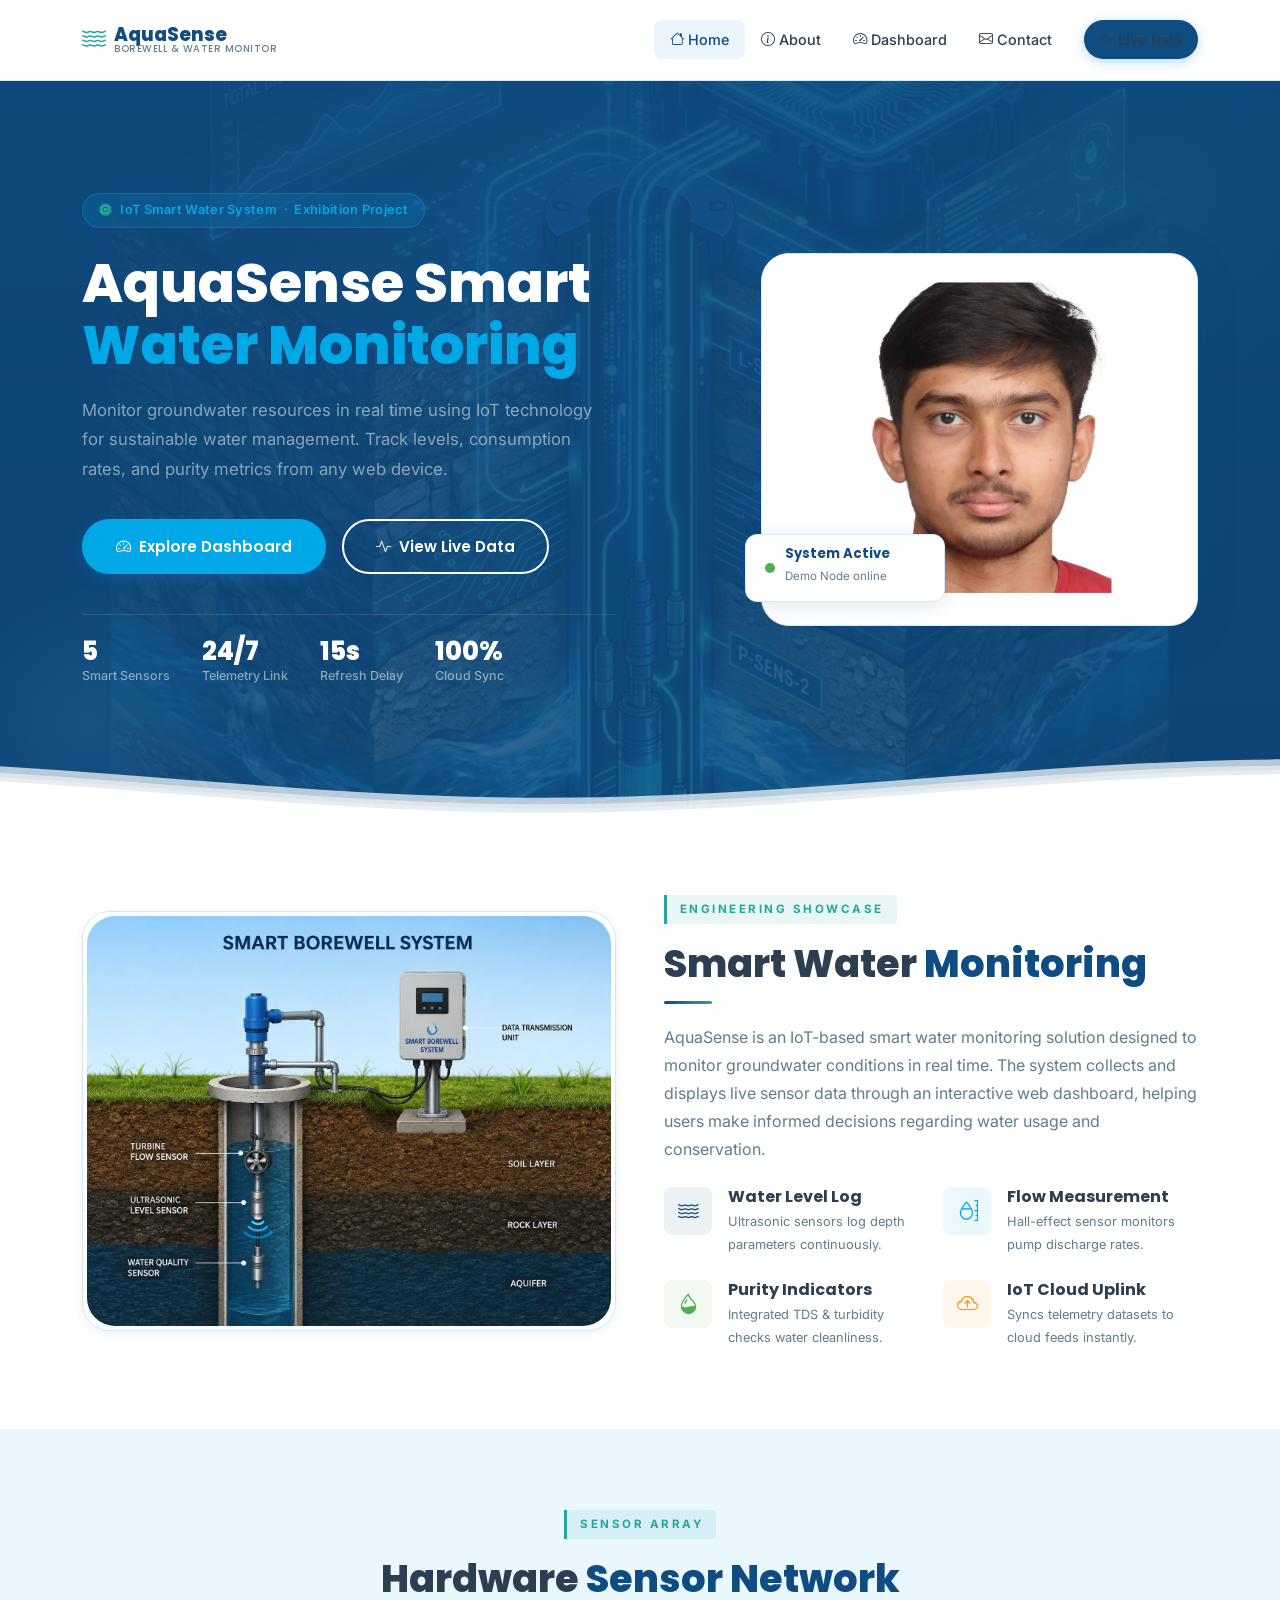
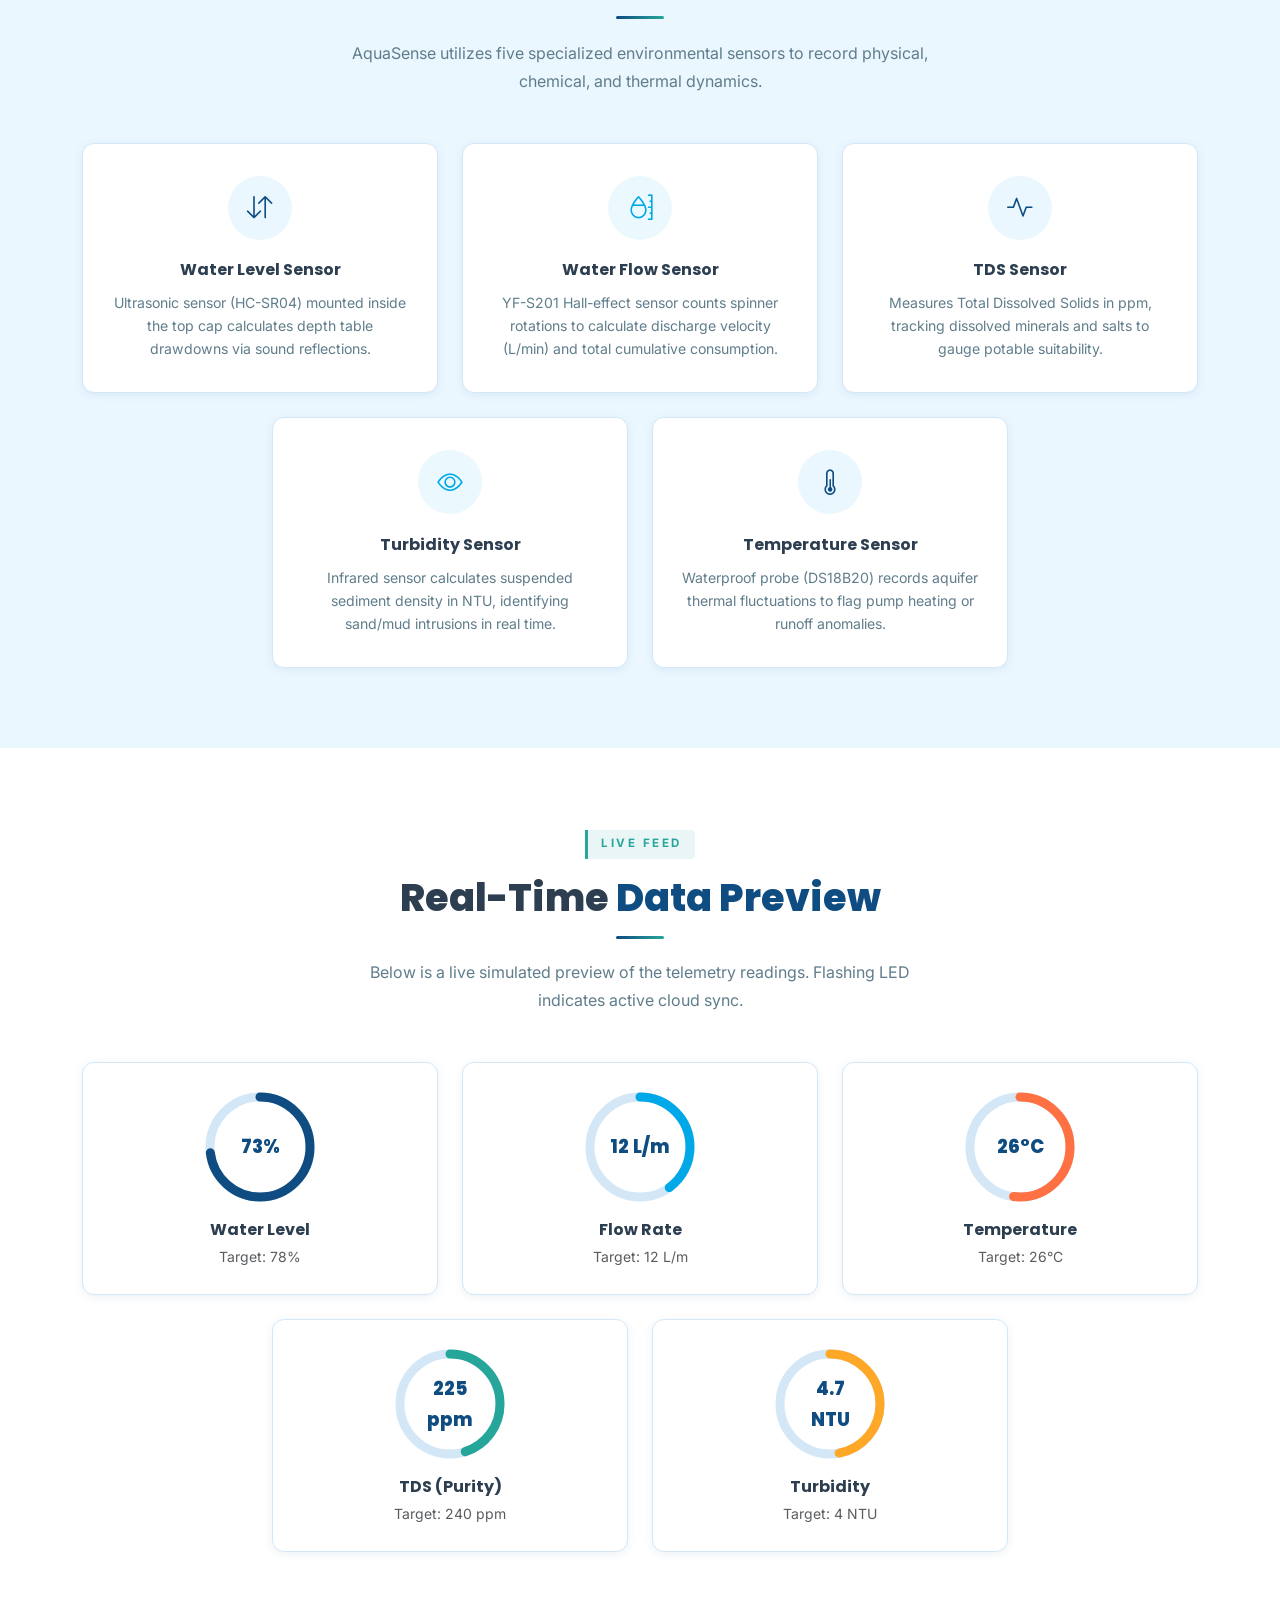
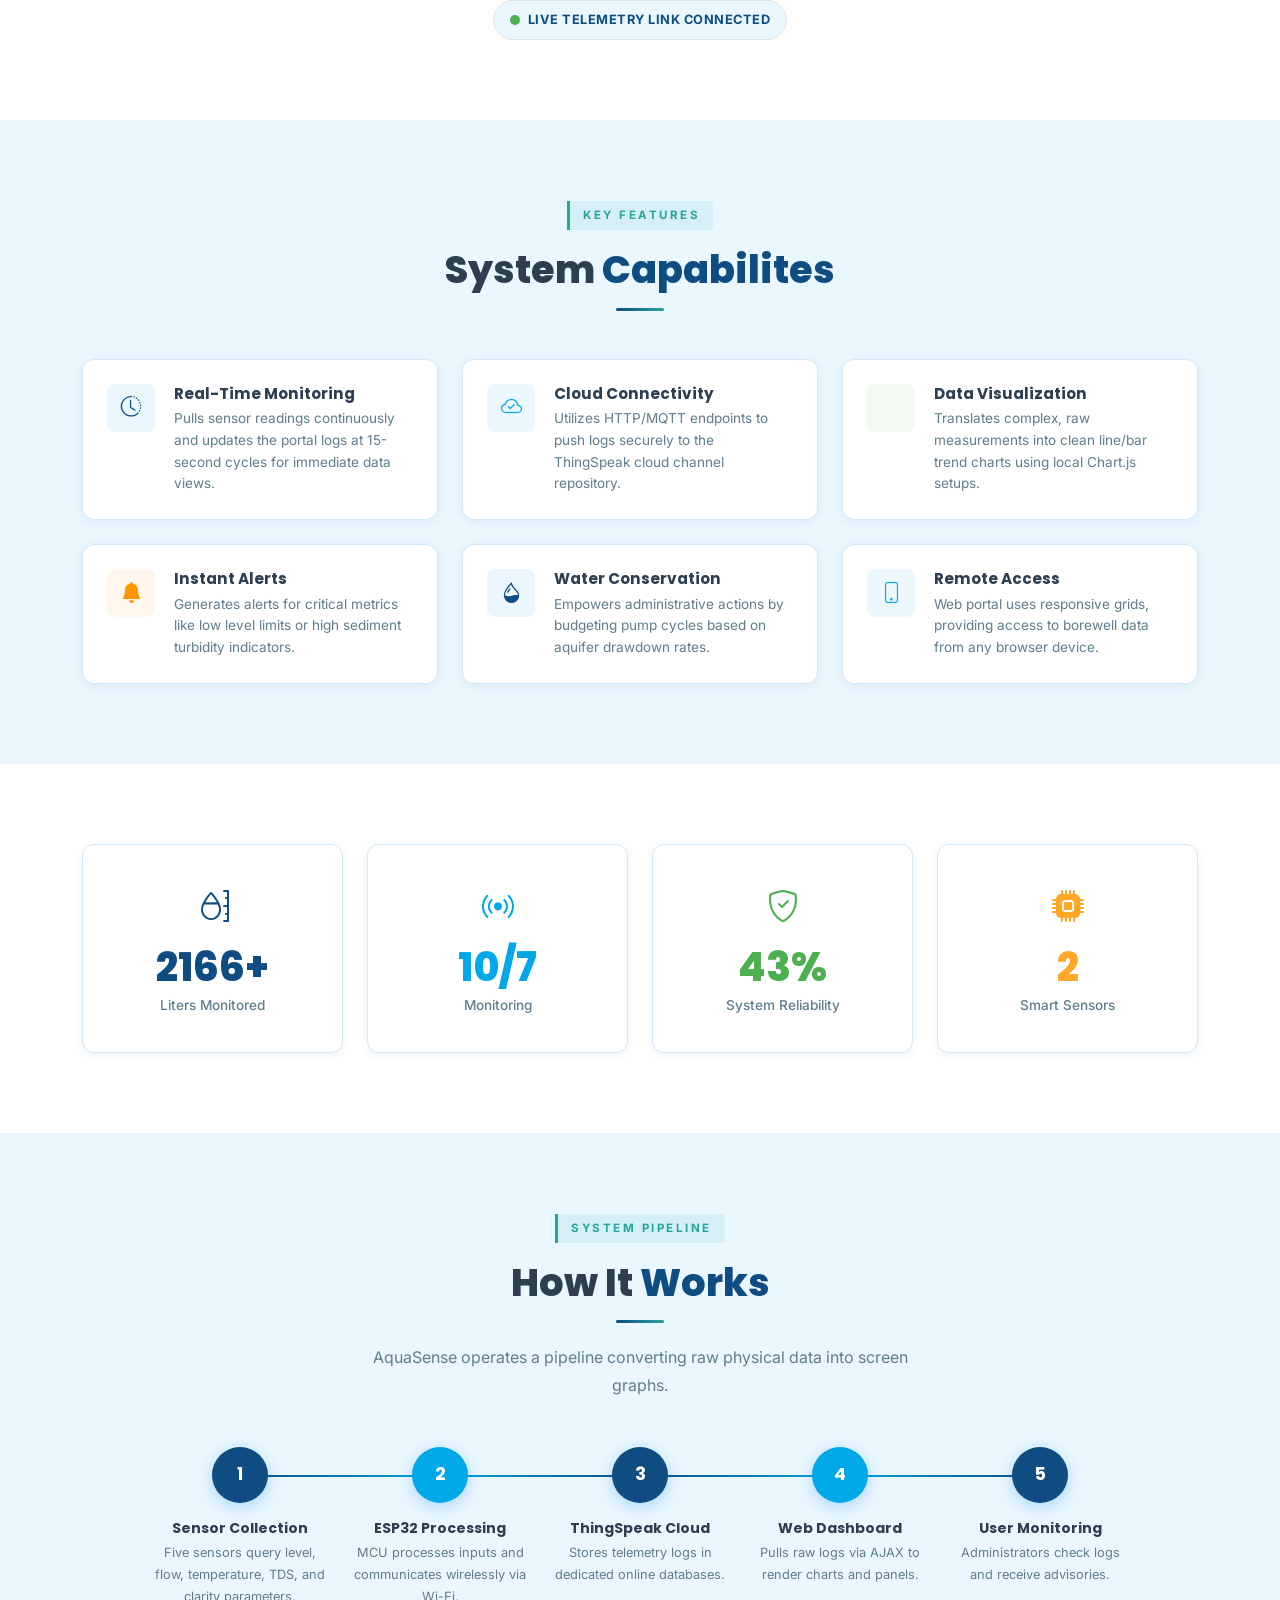
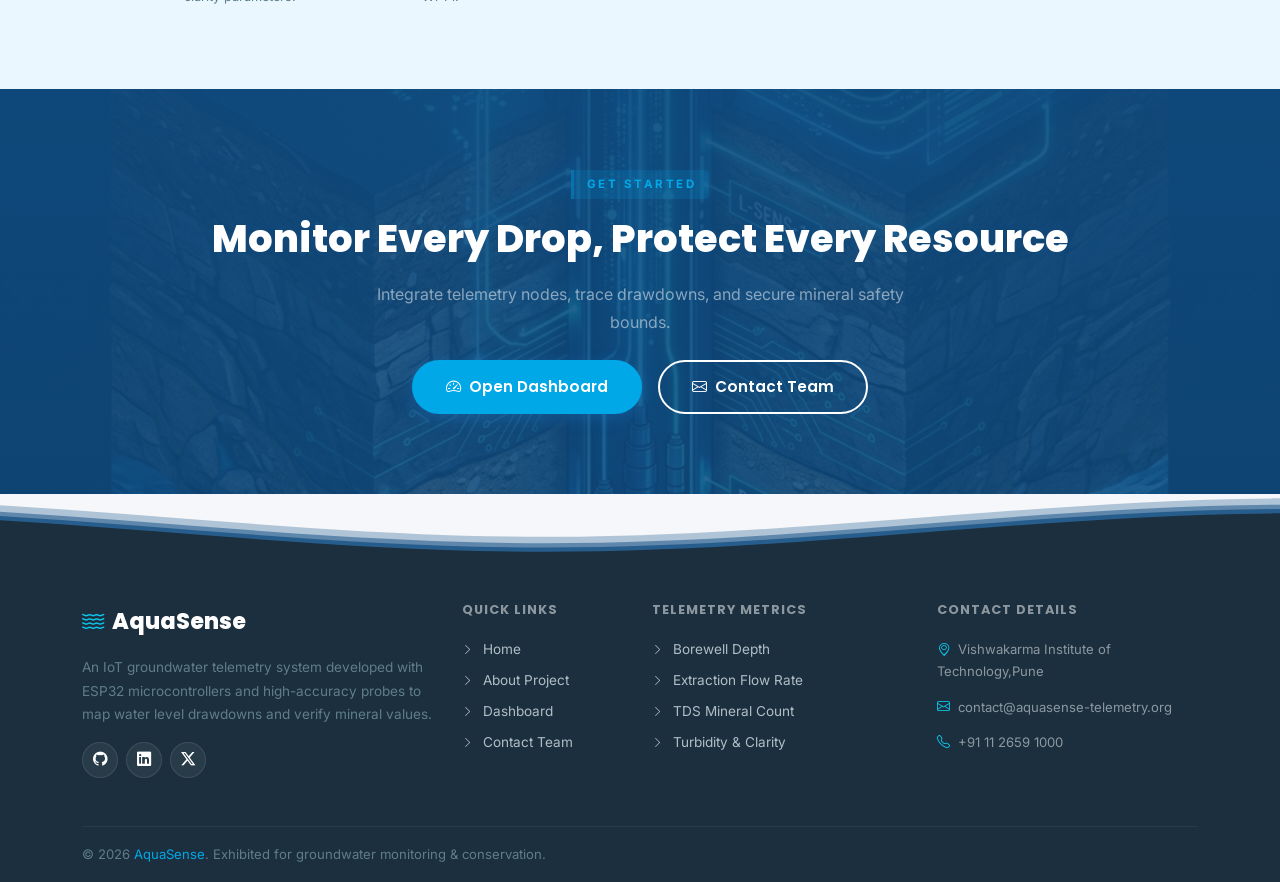
==== index.html @ 3c15aaa2 "Initial website upload" ====
<!DOCTYPE html>
<html lang="en">
<head>
  <meta charset="UTF-8"/>
  <meta name="viewport" content="width=device-width, initial-scale=1.0"/>
  <meta name="description" content="AquaSense – Smart Borewell &amp; Water Monitoring System. IoT-based real-time groundwater conservation and quality tracking."/>
  <meta name="keywords" content="AquaSense, smart borewell, water monitoring, IoT water levels, TDS sensor, water conservation, ESP32"/>
  <title>AquaSense – Smart Borewell &amp; Water Monitoring System</title>

  <!-- Bootstrap 5 -->
  <link rel="stylesheet" href="https://cdn.jsdelivr.net/npm/bootstrap@5.3.3/dist/css/bootstrap.min.css"/>
  <!-- Bootstrap Icons -->
  <link rel="stylesheet" href="https://cdn.jsdelivr.net/npm/bootstrap-icons@1.11.3/font/bootstrap-icons.min.css"/>
  <!-- AOS (Animate On Scroll) CSS -->
  <link rel="stylesheet" href="https://unpkg.com/aos@next/dist/aos.css" />
  <!-- Custom CSS -->
  <link rel="stylesheet" href="css/style.css"/>
</head>
<body>

<!-- ============================================================
     LOADING SCREEN
============================================================ -->
<div id="loading-screen">
  <div class="droplet-loader"></div>
  <div class="loader-logo">AquaSense</div>
  <div class="loader-subtitle">Telemetry Link Active</div>
</div>

<!-- ============================================================
     BACK TO TOP
============================================================ -->
<button id="backToTop" title="Back to Top"><i class="bi bi-arrow-up"></i></button>

<!-- ============================================================
     NAVIGATION
============================================================ -->
<nav class="navbar navbar-expand-lg">
  <div class="container">
    <a class="navbar-brand" href="index.html">
      <i class="bi bi-water"></i>
      <div class="brand-sub">
        <span class="brand-name">AquaSense</span>
        <span class="brand-tagline">Borewell &amp; Water Monitor</span>
      </div>
    </a>
    <button class="navbar-toggler" type="button" data-bs-toggle="collapse" data-bs-target="#navbarMain">
      <span class="navbar-toggler-icon"></span>
    </button>
    <div class="collapse navbar-collapse" id="navbarMain">
      <ul class="navbar-nav ms-auto align-items-lg-center">
        <li class="nav-item"><a class="nav-link active" href="index.html"><i class="bi bi-house me-1"></i>Home</a></li>
        <li class="nav-item"><a class="nav-link" href="about.html"><i class="bi bi-info-circle me-1"></i>About</a></li>
        <li class="nav-item"><a class="nav-link" href="dashboard.html"><i class="bi bi-speedometer2 me-1"></i>Dashboard</a></li>
        <li class="nav-item"><a class="nav-link" href="contact.html"><i class="bi bi-envelope me-1"></i>Contact</a></li>
        <li class="nav-item ms-lg-3">
          <a class="nav-link nav-cta" href="dashboard.html">
            <i class="bi bi-activity me-1"></i>Live Data
          </a>
        </li>
      </ul>
    </div>
  </div>
</nav>

<!-- ============================================================
     SECTION 1: HERO SECTION
============================================================ -->
<section id="hero" style="background: linear-gradient(180deg, rgba(15,76,129,0.92) 0%, rgba(15,76,129,0.85) 100%), url('images/hero_bg.png') center/cover no-repeat; padding: 7rem 0 8rem; position: relative;">
  <!-- Floating bubble container -->
  <div class="bubble-container" data-bubble-count="25"></div>

  <div class="container position-relative" style="z-index: 10;">
    <div class="row align-items-center g-5 text-white">
      <!-- Left Content -->
      <div class="col-lg-6" data-aos="fade-right">
        <div class="hero-badge" style="background: rgba(0, 168, 232, 0.15); border-color: rgba(0, 168, 232, 0.3); color: var(--blue-light);">
          <i class="bi bi-cpu-fill"></i> IoT Smart Water System &nbsp;·&nbsp; Exhibition Project
        </div>
        <h1 class="hero-title text-white" style="font-size: clamp(2.2rem, 5vw, 3.4rem); line-height: 1.15; font-weight: 800;">
          AquaSense Smart<br/>
          <span style="color: var(--blue-light);">Water Monitoring</span>
        </h1>
        <p class="hero-subtitle text-white-50" style="font-size: 1.05rem; margin-bottom: 2.2rem; max-width: 520px; line-height: 1.75;">
          Monitor groundwater resources in real time using IoT technology for sustainable water management. Track levels, consumption rates, and purity metrics from any web device.
        </p>
        <div class="hero-buttons">
          <a href="dashboard.html" class="btn-primary-custom" style="background: var(--blue-light); border-color: var(--blue-light);">
            <i class="bi bi-speedometer2"></i>Explore Dashboard
          </a>
          <a href="dashboard.html" class="btn-outline-custom text-white" style="border-color: #ffffff; background: transparent;">
            <i class="bi bi-activity"></i>View Live Data
          </a>
        </div>
        <div class="hero-stats" style="border-top-color: rgba(255,255,255,0.12);">
          <div class="hero-stat-item">
            <div class="hero-stat-num text-white">5</div>
            <div class="hero-stat-lbl text-white-50">Smart Sensors</div>
          </div>
          <div class="hero-stat-item">
            <div class="hero-stat-num text-white">24/7</div>
            <div class="hero-stat-lbl text-white-50">Telemetry Link</div>
          </div>
          <div class="hero-stat-item">
            <div class="hero-stat-num text-white">15s</div>
            <div class="hero-stat-lbl text-white-50">Refresh Delay</div>
          </div>
          <div class="hero-stat-item">
            <div class="hero-stat-num text-white">100%</div>
            <div class="hero-stat-lbl text-white-50">Cloud Sync</div>
          </div>
        </div>
      </div>
      <!-- Right Image -->
      <div class="col-lg-6 col-xl-5 offset-xl-1 d-none d-lg-block" data-aos="fade-left">
        <div class="hero-img-wrap">
          <div class="hero-image-card">
            <img src="images/image.png" alt="AquaSense Smart Borewell System Layout"/>
          </div>
          <div class="hero-image-badge" style="background: #ffffff; color: var(--text);">
            <div class="badge-dot"></div>
            <div class="badge-text">
              <strong style="color: var(--blue);">System Active</strong>
              <small>Demo Node online</small>
            </div>
          </div>
        </div>
      </div>
    </div>
  </div>

  <!-- Bottom Wave Divider -->
  <div class="wave-container">
    <svg class="waves" xmlns="http://www.w3.org/2000/svg" viewBox="0 24 150 28" preserveAspectRatio="none" shape-rendering="auto">
      <defs>
        <path id="gentle-wave" d="M-160 44c30 0 58-18 88-18s58 18 88 18 58-18 88-18 58 18 88 18v44h-352z" />
      </defs>
      <g class="parallax">
        <use href="#gentle-wave" x="48" y="0" />
        <use href="#gentle-wave" x="48" y="3" />
        <use href="#gentle-wave" x="48" y="5" />
        <use href="#gentle-wave" x="48" y="7" />
      </g>
    </svg>
  </div>
</section>

<!-- ============================================================
     SECTION 2: ABOUT PROJECT
============================================================ -->
<section id="about" class="section-py bg-white-section">
  <div class="container">
    <div class="row align-items-center g-5">
      <!-- Left Graphic -->
      <div class="col-lg-6" data-aos="fade-right">
        <div class="card-clean p-1" style="border-radius: var(--radius-xl); overflow: hidden;">
          <img src="images/borewell.jpeg" alt="Borewell Groundwater Table Diagram" class="w-100" style="border-radius: var(--radius-xl);"/>
        </div>
      </div>
      <!-- Right Content -->
      <div class="col-lg-6" data-aos="fade-left">
        <span class="section-tag">Engineering Showcase</span>
        <h2 class="section-title">Smart Water <span>Monitoring</span></h2>
        <div class="section-divider"></div>
        <p class="mb-4">
          AquaSense is an IoT-based smart water monitoring solution designed to monitor groundwater conditions in real time. The system collects and displays live sensor data through an interactive web dashboard, helping users make informed decisions regarding water usage and conservation.
        </p>
        <div class="row g-4">
          <div class="col-sm-6">
            <div class="d-flex align-items-start gap-3">
              <div class="benefit-icon blue" style="background: rgba(15,76,129,0.08); color: var(--blue);"><i class="bi bi-water"></i></div>
              <div>
                <h6 style="font-weight: 700; margin-bottom: 0.2rem;">Water Level Log</h6>
                <p style="font-size: 0.8rem; margin: 0;">Ultrasonic sensors log depth parameters continuously.</p>
              </div>
            </div>
          </div>
          <div class="col-sm-6">
            <div class="d-flex align-items-start gap-3">
              <div class="benefit-icon teal" style="background: rgba(0,168,232,0.08); color: var(--blue-light);"><i class="bi bi-moisture"></i></div>
              <div>
                <h6 style="font-weight: 700; margin-bottom: 0.2rem;">Flow Measurement</h6>
                <p style="font-size: 0.8rem; margin: 0;">Hall-effect sensor monitors pump discharge rates.</p>
              </div>
            </div>
          </div>
          <div class="col-sm-6">
            <div class="d-flex align-items-start gap-3">
              <div class="benefit-icon green" style="background: rgba(76,175,80,0.08); color: #4CAF50;"><i class="bi bi-droplet-half"></i></div>
              <div>
                <h6 style="font-weight: 700; margin-bottom: 0.2rem;">Purity Indicators</h6>
                <p style="font-size: 0.8rem; margin: 0;">Integrated TDS &amp; turbidity checks water cleanliness.</p>
              </div>
            </div>
          </div>
          <div class="col-sm-6">
            <div class="d-flex align-items-start gap-3">
              <div class="benefit-icon orange" style="background: rgba(255,152,0,0.08); color: #FF9800;"><i class="bi bi-cloud-arrow-up"></i></div>
              <div>
                <h6 style="font-weight: 700; margin-bottom: 0.2rem;">IoT Cloud Uplink</h6>
                <p style="font-size: 0.8rem; margin: 0;">Syncs telemetry datasets to cloud feeds instantly.</p>
              </div>
            </div>
          </div>
        </div>
      </div>
    </div>
  </div>
</section>

<!-- ============================================================
     SECTION 3: SMART SENSOR NETWORK
============================================================ -->
<section id="sensors" class="section-py bg-alt-section" style="position: relative;">
  <div class="container">
    <div class="text-center mb-5" data-aos="fade-up">
      <span class="section-tag">Sensor Array</span>
      <h2 class="section-title">Hardware <span>Sensor Network</span></h2>
      <div class="section-divider center"></div>
      <p class="section-subtitle">AquaSense utilizes five specialized environmental sensors to record physical, chemical, and thermal dynamics.</p>
    </div>
    <div class="row g-4 justify-content-center">
      <!-- Sensor 1 -->
      <div class="col-md-4 col-sm-6" data-aos="fade-up">
        <div class="feature-card text-center">
          <div class="feature-icon blue" style="background: #EAF7FF; color: var(--blue);">
            <i class="bi bi-arrow-down-up"></i>
          </div>
          <h5>Water Level Sensor</h5>
          <p>Ultrasonic sensor (HC-SR04) mounted inside the top cap calculates depth table drawdowns via sound reflections.</p>
        </div>
      </div>
      <!-- Sensor 2 -->
      <div class="col-md-4 col-sm-6" data-aos="fade-up" data-aos-delay="50">
        <div class="feature-card text-center">
          <div class="feature-icon teal" style="background: rgba(0, 168, 232, 0.08); color: var(--blue-light);">
            <i class="bi bi-moisture"></i>
          </div>
          <h5>Water Flow Sensor</h5>
          <p>YF-S201 Hall-effect sensor counts spinner rotations to calculate discharge velocity (L/min) and total cumulative consumption.</p>
        </div>
      </div>
      <!-- Sensor 3 -->
      <div class="col-md-4 col-sm-6" data-aos="fade-up" data-aos-delay="100">
        <div class="feature-card text-center">
          <div class="feature-icon blue" style="background: #EAF7FF; color: var(--blue);">
            <i class="bi bi-activity"></i>
          </div>
          <h5>TDS Sensor</h5>
          <p>Measures Total Dissolved Solids in ppm, tracking dissolved minerals and salts to gauge potable suitability.</p>
        </div>
      </div>
      <!-- Sensor 4 -->
      <div class="col-md-4 col-sm-6" data-aos="fade-up" data-aos-delay="150">
        <div class="feature-card text-center">
          <div class="feature-icon teal" style="background: rgba(0, 168, 232, 0.08); color: var(--blue-light);">
            <i class="bi bi-eye"></i>
          </div>
          <h5>Turbidity Sensor</h5>
          <p>Infrared sensor calculates suspended sediment density in NTU, identifying sand/mud intrusions in real time.</p>
        </div>
      </div>
      <!-- Sensor 5 -->
      <div class="col-md-4 col-sm-6" data-aos="fade-up" data-aos-delay="200">
        <div class="feature-card text-center">
          <div class="feature-icon blue" style="background: #EAF7FF; color: var(--blue);">
            <i class="bi bi-thermometer-half"></i>
          </div>
          <h5>Temperature Sensor</h5>
          <p>Waterproof probe (DS18B20) records aquifer thermal fluctuations to flag pump heating or runoff anomalies.</p>
        </div>
      </div>
    </div>
  </div>
</section>

<!-- ============================================================
     SECTION 4: LIVE DATA PREVIEW
============================================================ -->
<section id="live-preview" class="section-py bg-white-section">
  <div class="container">
    <div class="text-center mb-5" data-aos="fade-up">
      <span class="section-tag">Live Feed</span>
      <h2 class="section-title">Real-Time <span>Data Preview</span></h2>
      <div class="section-divider center"></div>
      <p class="section-subtitle">Below is a live simulated preview of the telemetry readings. Flashing LED indicates active cloud sync.</p>
    </div>
    
    <!-- Gauges Row -->
    <div class="row g-4 justify-content-center mb-5" data-aos="fade-up">
      
      <!-- Water Level -->
      <div class="col-6 col-md-4 col-lg-2-4 text-center">
        <div class="card-clean p-4">
          <div class="gauge-box">
            <svg class="gauge-svg">
              <circle class="gauge-track" cx="60" cy="60" r="50"></circle>
              <circle class="gauge-fill" id="gauge-fill-level" cx="60" cy="60" r="50" style="stroke: var(--blue);"></circle>
            </svg>
            <div class="gauge-val" id="mini-level-val">78%</div>
          </div>
          <h6 style="font-weight:700;margin-bottom:0.15rem;">Water Level</h6>
          <small class="text-muted">Target: 78%</small>
        </div>
      </div>

      <!-- Flow Rate -->
      <div class="col-6 col-md-4 col-lg-2-4 text-center">
        <div class="card-clean p-4">
          <div class="gauge-box">
            <svg class="gauge-svg">
              <circle class="gauge-track" cx="60" cy="60" r="50"></circle>
              <circle class="gauge-fill" id="gauge-fill-flow" cx="60" cy="60" r="50" style="stroke: var(--blue-light);"></circle>
            </svg>
            <div class="gauge-val" id="mini-flow-val">12 L/m</div>
          </div>
          <h6 style="font-weight:700;margin-bottom:0.15rem;">Flow Rate</h6>
          <small class="text-muted">Target: 12 L/m</small>
        </div>
      </div>

      <!-- Temperature -->
      <div class="col-6 col-md-4 col-lg-2-4 text-center">
        <div class="card-clean p-4">
          <div class="gauge-box">
            <svg class="gauge-svg">
              <circle class="gauge-track" cx="60" cy="60" r="50"></circle>
              <circle class="gauge-fill" id="gauge-fill-temp" cx="60" cy="60" r="50" style="stroke: #FF7043;"></circle>
            </svg>
            <div class="gauge-val" id="mini-temp-val">26°C</div>
          </div>
          <h6 style="font-weight:700;margin-bottom:0.15rem;">Temperature</h6>
          <small class="text-muted">Target: 26°C</small>
        </div>
      </div>

      <!-- TDS Level -->
      <div class="col-6 col-md-4 col-lg-2-4 text-center">
        <div class="card-clean p-4">
          <div class="gauge-box">
            <svg class="gauge-svg">
              <circle class="gauge-track" cx="60" cy="60" r="50"></circle>
              <circle class="gauge-fill" id="gauge-fill-tds" cx="60" cy="60" r="50" style="stroke: #26A69A;"></circle>
            </svg>
            <div class="gauge-val" id="mini-tds-val">240 ppm</div>
          </div>
          <h6 style="font-weight:700;margin-bottom:0.15rem;">TDS (Purity)</h6>
          <small class="text-muted">Target: 240 ppm</small>
        </div>
      </div>

      <!-- Turbidity -->
      <div class="col-6 col-md-4 col-lg-2-4 text-center">
        <div class="card-clean p-4">
          <div class="gauge-box">
            <svg class="gauge-svg">
              <circle class="gauge-track" cx="60" cy="60" r="50"></circle>
              <circle class="gauge-fill" id="gauge-fill-turb" cx="60" cy="60" r="50" style="stroke: #FFA726;"></circle>
            </svg>
            <div class="gauge-val" id="mini-turb-val">4 NTU</div>
          </div>
          <h6 style="font-weight:700;margin-bottom:0.15rem;">Turbidity</h6>
          <small class="text-muted">Target: 4 NTU</small>
        </div>
      </div>

    </div>

    <!-- Live indicator bar -->
    <div class="text-center" data-aos="fade-up" data-aos-delay="100">
      <div class="inline-flex align-items-center gap-2 px-3 py-2 bg-alt-section border rounded-pill d-inline-flex">
        <span style="width:10px;height:10px;background:#4CAF50;border-radius:50%;animation:pulse-green 1.5s infinite;display:inline-block;"></span>
        <span style="font-size:0.8rem;font-weight:700;color:var(--blue);letter-spacing:0.5px;text-transform:uppercase;">Live Telemetry Link Connected</span>
      </div>
    </div>

  </div>
</section>

<!-- ============================================================
     SECTION 5: KEY FEATURES
============================================================ -->
<section id="features-list" class="section-py bg-alt-section">
  <div class="container">
    <div class="text-center mb-5" data-aos="fade-up">
      <span class="section-tag">Key Features</span>
      <h2 class="section-title">System <span>Capabilites</span></h2>
      <div class="section-divider center"></div>
    </div>
    <div class="row g-4">
      <div class="col-md-6 col-lg-4" data-aos="fade-up">
        <div class="benefit-item">
          <div class="benefit-icon blue" style="background:#EAF7FF;color:var(--blue);"><i class="bi bi-clock-history"></i></div>
          <div class="benefit-content">
            <h5>Real-Time Monitoring</h5>
            <p>Pulls sensor readings continuously and updates the portal logs at 15-second cycles for immediate data views.</p>
          </div>
        </div>
      </div>
      <div class="col-md-6 col-lg-4" data-aos="fade-up" data-aos-delay="50">
        <div class="benefit-item">
          <div class="benefit-icon teal" style="background:rgba(0,168,232,0.08);color:var(--blue-light);"><i class="bi bi-cloud-check"></i></div>
          <div class="benefit-content">
            <h5>Cloud Connectivity</h5>
            <p>Utilizes HTTP/MQTT endpoints to push logs securely to the ThingSpeak cloud channel repository.</p>
          </div>
        </div>
      </div>
      <div class="col-md-6 col-lg-4" data-aos="fade-up" data-aos-delay="100">
        <div class="benefit-item">
          <div class="benefit-icon green" style="background:rgba(76,175,80,0.08);color:#4CAF50;"><i class="bi bi-graph-up-arrows"></i></div>
          <div class="benefit-content">
            <h5>Data Visualization</h5>
            <p>Translates complex, raw measurements into clean line/bar trend charts using local Chart.js setups.</p>
          </div>
        </div>
      </div>
      <div class="col-md-6 col-lg-4" data-aos="fade-up">
        <div class="benefit-item">
          <div class="benefit-icon orange" style="background:rgba(255,152,0,0.08);color:#FF9800;"><i class="bi bi-bell-fill"></i></div>
          <div class="benefit-content">
            <h5>Instant Alerts</h5>
            <p>Generates alerts for critical metrics like low level limits or high sediment turbidity indicators.</p>
          </div>
        </div>
      </div>
      <div class="col-md-6 col-lg-4" data-aos="fade-up" data-aos-delay="50">
        <div class="benefit-item">
          <div class="benefit-icon blue" style="background:#EAF7FF;color:var(--blue);"><i class="bi bi-droplet-half"></i></div>
          <div class="benefit-content">
            <h5>Water Conservation</h5>
            <p>Empowers administrative actions by budgeting pump cycles based on aquifer drawdown rates.</p>
          </div>
        </div>
      </div>
      <div class="col-md-6 col-lg-4" data-aos="fade-up" data-aos-delay="100">
        <div class="benefit-item">
          <div class="benefit-icon teal" style="background:rgba(0,168,232,0.08);color:var(--blue-light);"><i class="bi bi-phone"></i></div>
          <div class="benefit-content">
            <h5>Remote Access</h5>
            <p>Web portal uses responsive grids, providing access to borewell data from any browser device.</p>
          </div>
        </div>
      </div>
    </div>
  </div>
</section>

<!-- ============================================================
     SECTION 6: IMPACT STATISTICS
============================================================ -->
<section id="stats" class="section-py bg-white-section">
  <div class="container">
    <div class="row g-4 justify-content-center text-center">
      <div class="col-6 col-md-3" data-aos="zoom-in">
        <div class="stat-box" style="border-color: var(--border);">
          <div class="stat-icon" style="color:var(--blue);"><i class="bi bi-moisture"></i></div>
          <div class="stat-number" style="color:var(--blue);" data-target="5000" data-suffix="+">0</div>
          <div class="stat-label">Liters Monitored</div>
        </div>
      </div>
      <div class="col-6 col-md-3" data-aos="zoom-in" data-aos-delay="50">
        <div class="stat-box" style="border-color: var(--border);">
          <div class="stat-icon" style="color:var(--blue-light);"><i class="bi bi-broadcast"></i></div>
          <div class="stat-number" style="color:var(--blue-light);" data-target="24" data-suffix="/7">0</div>
          <div class="stat-label">Monitoring</div>
        </div>
      </div>
      <div class="col-6 col-md-3" data-aos="zoom-in" data-aos-delay="100">
        <div class="stat-box" style="border-color: var(--border);">
          <div class="stat-icon" style="color:#4CAF50;"><i class="bi bi-shield-check"></i></div>
          <div class="stat-number" style="color:#4CAF50;" data-target="98" data-suffix="%">0</div>
          <div class="stat-label">System Reliability</div>
        </div>
      </div>
      <div class="col-6 col-md-3" data-aos="zoom-in" data-aos-delay="150">
        <div class="stat-box" style="border-color: var(--border);">
          <div class="stat-icon" style="color:#FFA726;"><i class="bi bi-cpu-fill"></i></div>
          <div class="stat-number" style="color:#FFA726;" data-target="5" data-suffix="">0</div>
          <div class="stat-label">Smart Sensors</div>
        </div>
      </div>
    </div>
  </div>
</section>

<!-- ============================================================
     SECTION 7: HOW IT WORKS
============================================================ -->
<section id="workflow" class="section-py bg-alt-section">
  <div class="container">
    <div class="text-center mb-5" data-aos="fade-up">
      <span class="section-tag">System Pipeline</span>
      <h2 class="section-title">How It <span>Works</span></h2>
      <div class="section-divider center"></div>
      <p class="section-subtitle">AquaSense operates a pipeline converting raw physical data into screen graphs.</p>
    </div>
    
    <div class="steps-row" data-aos="fade-up">
      <!-- Step 1 -->
      <div class="step-item">
        <div class="step-circle" style="background: var(--blue);">1</div>
        <div class="step-connector" style="background: linear-gradient(90deg, var(--blue), var(--blue-light));"></div>
        <h6 style="margin-top: 1rem; font-weight:700;">Sensor Collection</h6>
        <p style="font-size:0.8rem;">Five sensors query level, flow, temperature, TDS, and clarity parameters.</p>
      </div>
      <!-- Step 2 -->
      <div class="step-item">
        <div class="step-circle" style="background: var(--blue-light);">2</div>
        <div class="step-connector" style="background: linear-gradient(90deg, var(--blue-light), var(--blue));"></div>
        <h6 style="margin-top: 1rem; font-weight:700;">ESP32 Processing</h6>
        <p style="font-size:0.8rem;">MCU processes inputs and communicates wirelessly via Wi-Fi.</p>
      </div>
      <!-- Step 3 -->
      <div class="step-item">
        <div class="step-circle" style="background: var(--blue);">3</div>
        <div class="step-connector" style="background: linear-gradient(90deg, var(--blue), var(--blue-light));"></div>
        <h6 style="margin-top: 1rem; font-weight:700;">ThingSpeak Cloud</h6>
        <p style="font-size:0.8rem;">Stores telemetry logs in dedicated online databases.</p>
      </div>
      <!-- Step 4 -->
      <div class="step-item">
        <div class="step-circle" style="background: var(--blue-light);">4</div>
        <div class="step-connector" style="background: linear-gradient(90deg, var(--blue-light), var(--blue));"></div>
        <h6 style="margin-top: 1rem; font-weight:700;">Web Dashboard</h6>
        <p style="font-size:0.8rem;">Pulls raw logs via AJAX to render charts and panels.</p>
      </div>
      <!-- Step 5 -->
      <div class="step-item">
        <div class="step-circle" style="background: var(--blue);">5</div>
        <h6 style="margin-top: 1rem; font-weight:700;">User Monitoring</h6>
        <p style="font-size:0.8rem;">Administrators check logs and receive advisories.</p>
      </div>
    </div>
  </div>
</section>



<!-- ============================================================
     SECTION 9: CALL TO ACTION
============================================================ -->
<section class="section-py text-center text-white" style="background: linear-gradient(180deg, rgba(15,76,129,0.92) 0%, rgba(15,76,129,0.85) 100%), url('images/hero_bg.png') center/cover no-repeat; position:relative; overflow:hidden;">
  <div class="bubble-container" data-bubble-count="15"></div>
  <div class="container position-relative" style="z-index: 10;" data-aos="zoom-in">
    <span class="section-tag" style="background: rgba(0, 168, 232, 0.15); border-color: rgba(0, 168, 232, 0.3); color: var(--blue-light);">Get Started</span>
    <h2 class="section-title text-white mb-3">Monitor Every Drop, Protect Every Resource</h2>
    <p class="section-subtitle text-white-50 mb-4" style="max-width: 580px; margin: 0 auto 2rem;">Integrate telemetry nodes, trace drawdowns, and secure mineral safety bounds.</p>
    <div class="d-flex gap-3 justify-content-center flex-wrap">
      <a href="dashboard.html" class="btn-primary-custom" style="background: var(--blue-light); border-color: var(--blue-light);"><i class="bi bi-speedometer2"></i>Open Dashboard</a>
      <a href="contact.html" class="btn-outline-custom text-white" style="border-color:#ffffff; background:transparent;"><i class="bi bi-envelope"></i>Contact Team</a>
    </div>
  </div>
</section>

<!-- ============================================================
     FOOTER
============================================================ -->
<div class="footer-wave-container">
  <svg class="footer-waves" xmlns="http://www.w3.org/2000/svg" viewBox="0 24 150 28" preserveAspectRatio="none" shape-rendering="auto">
    <defs>
      <path id="gentle-wave-f" d="M-160 44c30 0 58-18 88-18s58 18 88 18 58-18 88-18 58 18 88 18v44h-352z" />
    </defs>
    <g class="footer-parallax">
      <use href="#gentle-wave-f" x="48" y="0" />
      <use href="#gentle-wave-f" x="48" y="3" />
      <use href="#gentle-wave-f" x="48" y="5" />
      <use href="#gentle-wave-f" x="48" y="7" />
    </g>
  </svg>
</div>
<footer style="background: #1B2F3E; padding: 3rem 0 0;">
  <div class="container text-white">
    <div class="row g-4" style="margin-bottom: 2rem;">
      <div class="col-lg-4 text-white-50">
        <div class="footer-brand text-white" style="font-weight: 800; font-size: 1.4rem; display: flex; align-items: center; gap: 0.5rem; margin-bottom: 1rem;"><i class="bi bi-water text-info"></i>AquaSense</div>
        <p style="font-size:0.85rem;line-height:1.7;">An IoT groundwater telemetry system developed with ESP32 microcontrollers and high-accuracy probes to map water level drawdowns and verify mineral values.</p>
        <div class="social-links d-flex gap-2 mt-3">
          <a href="#" class="social-btn" style="background: rgba(255,255,255,0.06); border: 1px solid rgba(255,255,255,0.1); width: 36px; height: 36px; border-radius: 50%; display: flex; align-items: center; justify-content: center; color: #fff;"><i class="bi bi-github"></i></a>
          <a href="#" class="social-btn" style="background: rgba(255,255,255,0.06); border: 1px solid rgba(255,255,255,0.1); width: 36px; height: 36px; border-radius: 50%; display: flex; align-items: center; justify-content: center; color: #fff;"><i class="bi bi-linkedin"></i></a>
          <a href="#" class="social-btn" style="background: rgba(255,255,255,0.06); border: 1px solid rgba(255,255,255,0.1); width: 36px; height: 36px; border-radius: 50%; display: flex; align-items: center; justify-content: center; color: #fff;"><i class="bi bi-twitter-x"></i></a>
        </div>
      </div>
      <div class="col-sm-6 col-lg-2">
        <h6 class="footer-heading text-white-50" style="font-size:0.8rem;letter-spacing:1px;font-weight:700;text-transform:uppercase;margin-bottom:1.2rem;">Quick Links</h6>
        <ul class="footer-links" style="list-style:none;padding:0;">
          <li style="margin-bottom:0.5rem;"><a href="index.html" style="color:#B0BEC5;font-size:0.85rem;"><i class="bi bi-chevron-right me-1" style="font-size:0.7rem;"></i>Home</a></li>
          <li style="margin-bottom:0.5rem;"><a href="about.html" style="color:#B0BEC5;font-size:0.85rem;"><i class="bi bi-chevron-right me-1" style="font-size:0.7rem;"></i>About Project</a></li>
          <li style="margin-bottom:0.5rem;"><a href="dashboard.html" style="color:#B0BEC5;font-size:0.85rem;"><i class="bi bi-chevron-right me-1" style="font-size:0.7rem;"></i>Dashboard</a></li>
          <li style="margin-bottom:0.5rem;"><a href="contact.html" style="color:#B0BEC5;font-size:0.85rem;"><i class="bi bi-chevron-right me-1" style="font-size:0.7rem;"></i>Contact Team</a></li>
        </ul>
      </div>
      <div class="col-sm-6 col-lg-3">
        <h6 class="footer-heading text-white-50" style="font-size:0.8rem;letter-spacing:1px;font-weight:700;text-transform:uppercase;margin-bottom:1.2rem;">Telemetry Metrics</h6>
        <ul class="footer-links" style="list-style:none;padding:0;">
          <li style="margin-bottom:0.5rem;"><a href="dashboard.html" style="color:#B0BEC5;font-size:0.85rem;"><i class="bi bi-chevron-right me-1" style="font-size:0.7rem;"></i>Borewell Depth</a></li>
          <li style="margin-bottom:0.5rem;"><a href="dashboard.html" style="color:#B0BEC5;font-size:0.85rem;"><i class="bi bi-chevron-right me-1" style="font-size:0.7rem;"></i>Extraction Flow Rate</a></li>
          <li style="margin-bottom:0.5rem;"><a href="dashboard.html" style="color:#B0BEC5;font-size:0.85rem;"><i class="bi bi-chevron-right me-1" style="font-size:0.7rem;"></i>TDS Mineral Count</a></li>
          <li style="margin-bottom:0.5rem;"><a href="dashboard.html" style="color:#B0BEC5;font-size:0.85rem;"><i class="bi bi-chevron-right me-1" style="font-size:0.7rem;"></i>Turbidity &amp; Clarity</a></li>
        </ul>
      </div>
      <div class="col-lg-3 text-white-50">
        <h6 class="footer-heading text-white-50" style="font-size:0.8rem;letter-spacing:1px;font-weight:700;text-transform:uppercase;margin-bottom:1.2rem;">Contact Details</h6>
        <div style="font-size:0.82rem;margin-bottom:0.8rem;"><i class="bi bi-geo-alt me-2 text-info"></i>Vishwakarma Institute of Technology,Pune</div>
        <div style="font-size:0.82rem;margin-bottom:0.8rem;"><i class="bi bi-envelope me-2 text-info"></i>contact@aquasense-telemetry.org</div>
        <div style="font-size:0.82rem;margin-bottom:0.8rem;"><i class="bi bi-telephone me-2 text-info"></i>+91 11 2659 1000</div>
      </div>
    </div>
    <div class="footer-bottom d-flex justify-content-between align-items-center flex-wrap py-3" style="border-top:1px solid rgba(255,255,255,0.06);font-size:0.8rem;color:#78909C;">
      <p class="mb-0">© 2026 <span>AquaSense</span>. Exhibited for groundwater monitoring &amp; conservation.</p>
    
    </div>
  </div>
</footer>

<!-- Scripts -->
<script src="https://cdn.jsdelivr.net/npm/jquery@3.7.1/dist/jquery.min.js"></script>
<script src="https://cdn.jsdelivr.net/npm/bootstrap@5.3.3/dist/js/bootstrap.bundle.min.js"></script>
<!-- AOS JS -->
<script src="https://unpkg.com/aos@next/dist/aos.js"></script>
<script src="js/main.js"></script>
</body>
</html>
---- css/style.css ----
/* ============================================================
   AquaSense – Smart Borewell Monitoring System
   Clean Professional Stylesheet – Water Conservation Theme
   ============================================================ */

@import url('https://fonts.googleapis.com/css2?family=Inter:wght@300;400;500;600;700;800&family=Poppins:wght@400;500;600;700;800&display=swap');

/* ============================================================
   CSS VARIABLES
   ============================================================ */
:root {
  --blue:        #0F4C81;
  --blue-dark:   #083358;
  --blue-light:  #00A8E8;
  --teal:        #26A69A;
  --teal-dark:   #00796B;
  --teal-light:  #80CBC4;
  --bg:          #F5F7FA;
  --bg-alt:      #EAF7FF;
  --bg-white:    #FFFFFF;
  --text:        #2C3E50;
  --text-muted:  #607D8B;
  --text-light:  #90A4AE;
  --border:      #D3E7F7;
  --shadow-sm:   0 2px 8px rgba(15,76,129,0.08);
  --shadow-md:   0 4px 20px rgba(15,76,129,0.12);
  --shadow-lg:   0 8px 40px rgba(15,76,129,0.15);
  --radius-sm:   8px;
  --radius:      12px;
  --radius-lg:   20px;
  --radius-xl:   28px;
  --transition:  all 0.3s ease;
  --font-head:   'Poppins', sans-serif;
  --font-body:   'Inter', sans-serif;
}

/* ============================================================
   RESET & BASE
   ============================================================ */
*, *::before, *::after { box-sizing: border-box; margin: 0; padding: 0; }
html { scroll-behavior: smooth; font-size: 16px; }
body {
  font-family: var(--font-body);
  background-color: var(--bg);
  color: var(--text);
  overflow-x: hidden;
  line-height: 1.7;
}
h1,h2,h3,h4,h5,h6 { font-family: var(--font-head); font-weight: 700; line-height: 1.3; color: var(--text); }
a { text-decoration: none; color: var(--blue); transition: var(--transition); }
a:hover { color: var(--blue-dark); }
img { max-width: 100%; height: auto; display: block; }
ul { list-style: none; padding: 0; margin: 0; }
p { color: var(--text-muted); line-height: 1.75; }

::-webkit-scrollbar { width: 6px; }
::-webkit-scrollbar-track { background: var(--bg); }
::-webkit-scrollbar-thumb { background: var(--blue-light); border-radius: 3px; }

/* ============================================================
   LOADING SCREEN
   ============================================================ */
#loading-screen {
  position: fixed; inset: 0;
  background: #fff;
  display: flex; flex-direction: column;
  align-items: center; justify-content: center;
  z-index: 9999;
  transition: opacity 0.5s ease, visibility 0.5s ease;
}
#loading-screen.hidden { opacity: 0; visibility: hidden; }

.loader-logo {
  font-family: var(--font-head);
  font-size: 1.8rem; font-weight: 800;
  color: var(--blue);
  display: flex; align-items: center; gap: 0.6rem;
  margin-bottom: 2rem;
}
.loader-logo i { color: var(--teal); }

.droplet-loader {
  width: 44px;
  height: 44px;
  border-radius: 50% 0 50% 50%;
  background: linear-gradient(135deg, var(--blue-light), var(--blue));
  transform: rotate(-45deg);
  animation: dropletPulse 1.6s infinite ease-in-out;
  margin-bottom: 1.5rem;
  box-shadow: 0 4px 15px rgba(0, 168, 232, 0.35);
}
@keyframes dropletPulse {
  0% { transform: rotate(-45deg) scale(0.92); }
  50% { transform: rotate(-45deg) scale(1.08); box-shadow: 0 6px 22px rgba(0, 168, 232, 0.5); }
  100% { transform: rotate(-45deg) scale(0.92); }
}

.loader-subtitle {
  font-family: var(--font-head);
  font-size: 0.78rem;
  font-weight: 700;
  color: var(--text-light);
  letter-spacing: 2px;
  text-transform: uppercase;
}

/* ============================================================
   NAVBAR
   ============================================================ */
.navbar {
  background: #fff !important;
  border-bottom: 1px solid var(--border);
  padding: 0.9rem 0;
  transition: var(--transition);
  position: sticky; top: 0; z-index: 1000;
}
.navbar.scrolled {
  padding: 0.65rem 0;
  box-shadow: var(--shadow-md);
}

.navbar-brand {
  font-family: var(--font-head);
  font-size: 1.4rem; font-weight: 800;
  color: var(--blue) !important;
  display: flex; align-items: center; gap: 0.5rem;
}
.navbar-brand i { color: var(--teal); font-size: 1.5rem; }
.brand-sub {
  display: flex; flex-direction: column; line-height: 1;
}
.brand-name { color: var(--blue); font-size: 1.15rem; }
.brand-tagline { font-size: 0.6rem; font-weight: 500; color: var(--text-muted); letter-spacing: 0.5px; text-transform: uppercase; }

.navbar-nav .nav-link {
  color: var(--text) !important;
  font-family: var(--font-body);
  font-weight: 500;
  font-size: 0.9rem;
  padding: 0.45rem 1rem !important;
  border-radius: var(--radius-sm);
  transition: var(--transition);
}
.navbar-nav .nav-link:hover,
.navbar-nav .nav-link.active {
  color: var(--blue) !important;
  background: #EBF5FB;
}

.nav-cta {
  background: var(--blue) !important;
  color: #fff !important;
  border-radius: 50px !important;
  padding: 0.45rem 1.3rem !important;
  font-weight: 600 !important;
  box-shadow: 0 3px 12px rgba(30,136,229,0.3);
}
.nav-cta:hover { background: var(--blue-dark) !important; box-shadow: 0 5px 18px rgba(30,136,229,0.4) !important; transform: translateY(-1px); }

.navbar-toggler { border: 1px solid var(--border) !important; padding: 0.4rem 0.7rem; }
.navbar-toggler-icon { background-image: url("data:image/svg+xml,%3csvg xmlns='http://www.w3.org/2000/svg' viewBox='0 0 30 30'%3e%3cpath stroke='%231E88E5' stroke-linecap='round' stroke-miterlimit='10' stroke-width='2' d='M4 7h22M4 15h22M4 23h22'/%3e%3c/svg%3e") !important; }

/* ============================================================
   BUTTONS
   ============================================================ */
.btn-primary-custom {
  background: var(--blue);
  color: #fff;
  font-family: var(--font-head);
  font-weight: 600;
  font-size: 0.95rem;
  padding: 0.78rem 2rem;
  border-radius: 50px;
  border: 2px solid var(--blue);
  cursor: pointer;
  display: inline-flex; align-items: center; gap: 0.5rem;
  transition: var(--transition);
  box-shadow: 0 4px 15px rgba(30,136,229,0.25);
}
.btn-primary-custom:hover {
  background: var(--blue-dark);
  border-color: var(--blue-dark);
  color: #fff;
  transform: translateY(-2px);
  box-shadow: 0 6px 22px rgba(30,136,229,0.35);
}

.btn-outline-custom {
  background: transparent;
  color: var(--blue);
  font-family: var(--font-head);
  font-weight: 600;
  font-size: 0.95rem;
  padding: 0.78rem 2rem;
  border-radius: 50px;
  border: 2px solid var(--blue);
  cursor: pointer;
  display: inline-flex; align-items: center; gap: 0.5rem;
  transition: var(--transition);
}
.btn-outline-custom:hover {
  background: var(--blue);
  color: #fff;
  transform: translateY(-2px);
  box-shadow: 0 4px 15px rgba(30,136,229,0.25);
}

.btn-teal {
  background: var(--teal);
  color: #fff;
  font-family: var(--font-head);
  font-weight: 600;
  font-size: 0.95rem;
  padding: 0.78rem 2rem;
  border-radius: 50px;
  border: 2px solid var(--teal);
  cursor: pointer;
  display: inline-flex; align-items: center; gap: 0.5rem;
  transition: var(--transition);
  box-shadow: 0 4px 15px rgba(38,166,154,0.25);
}
.btn-teal:hover {
  background: var(--teal-dark);
  border-color: var(--teal-dark);
  color: #fff;
  transform: translateY(-2px);
}

/* ============================================================
   SECTION STYLES
   ============================================================ */
.section-tag {
  display: inline-block;
  font-family: var(--font-body);
  font-size: 0.72rem;
  font-weight: 700;
  letter-spacing: 2.5px;
  text-transform: uppercase;
  color: var(--teal);
  background: rgba(38,166,154,0.1);
  border-left: 3px solid var(--teal);
  padding: 0.3rem 0.8rem;
  border-radius: 0 4px 4px 0;
  margin-bottom: 0.9rem;
}

.section-title {
  font-family: var(--font-head);
  font-size: clamp(1.6rem, 3vw, 2.4rem);
  font-weight: 800;
  color: var(--text);
  margin-bottom: 0.8rem;
}
.section-title span { color: var(--blue); }

.section-subtitle {
  color: var(--text-muted);
  font-size: 1rem;
  max-width: 580px;
  margin: 0 auto;
  line-height: 1.75;
}

.section-divider {
  width: 48px; height: 3px;
  background: linear-gradient(90deg, var(--blue), var(--teal));
  border-radius: 2px;
  margin: 0.8rem 0 1.2rem;
}
.section-divider.center { margin: 0.8rem auto 1.2rem; }

.section-py { padding: 5rem 0; }
.bg-white-section { background: #fff; }
.bg-alt-section { background: var(--bg-alt); }
.bg-blue-section { background: linear-gradient(135deg, #E3F2FD 0%, #E0F7FA 100%); }

/* ============================================================
   CARD STYLES
   ============================================================ */
.card-clean {
  background: #fff;
  border-radius: var(--radius);
  border: 1px solid var(--border);
  box-shadow: var(--shadow-sm);
  transition: var(--transition);
  overflow: hidden;
}
.card-clean:hover {
  transform: translateY(-4px);
  box-shadow: var(--shadow-md);
  border-color: rgba(30,136,229,0.25);
}

/* ============================================================
   HERO SECTION
   ============================================================ */
#hero {
  background: linear-gradient(135deg, #E3F2FD 0%, #F5FAFD 60%, #E0F7FA 100%);
  padding: 5rem 0 4rem;
  position: relative;
  overflow: hidden;
}
#hero::before {
  content: '';
  position: absolute;
  bottom: -60px; left: -60px;
  width: 300px; height: 300px;
  background: radial-gradient(circle, rgba(79,195,247,0.12) 0%, transparent 70%);
  border-radius: 50%;
}
#hero::after {
  content: '';
  position: absolute;
  top: -80px; right: -80px;
  width: 400px; height: 400px;
  background: radial-gradient(circle, rgba(38,166,154,0.08) 0%, transparent 70%);
  border-radius: 50%;
}

.hero-badge {
  display: inline-flex; align-items: center; gap: 0.5rem;
  background: rgba(30,136,229,0.08);
  border: 1px solid rgba(30,136,229,0.2);
  color: var(--blue);
  font-size: 0.8rem;
  font-weight: 600;
  padding: 0.35rem 1rem;
  border-radius: 50px;
  margin-bottom: 1.5rem;
  letter-spacing: 0.3px;
}
.hero-badge i { color: var(--teal); }

.hero-title {
  font-family: var(--font-head);
  font-size: clamp(2rem, 4.5vw, 3.2rem);
  font-weight: 800;
  color: var(--text);
  line-height: 1.2;
  margin-bottom: 1.2rem;
}
.hero-title span { color: var(--blue); }

.hero-subtitle {
  font-size: 1.05rem;
  color: var(--text-muted);
  margin-bottom: 2.2rem;
  max-width: 520px;
  line-height: 1.75;
}

.hero-buttons { display: flex; gap: 1rem; flex-wrap: wrap; margin-bottom: 2.5rem; }

.hero-stats {
  display: flex; gap: 2rem; flex-wrap: wrap;
  padding-top: 1.5rem;
  border-top: 1px solid var(--border);
}
.hero-stat-item { text-align: left; }
.hero-stat-num {
  font-family: var(--font-head);
  font-size: 1.6rem; font-weight: 800;
  color: var(--blue);
  line-height: 1;
}
.hero-stat-lbl { font-size: 0.78rem; color: var(--text-muted); font-weight: 500; }

.hero-img-wrap {
  position: relative; z-index: 1;
}
.hero-image-card {
  background: #fff;
  border-radius: var(--radius-xl);
  border: 1px solid var(--border);
  box-shadow: var(--shadow-lg);
  overflow: hidden;
  padding: 0;
}
.hero-image-card img {
  width: 100%; border-radius: var(--radius-xl);
}
.hero-image-badge {
  position: absolute;
  bottom: 1.5rem; left: -1rem;
  background: #fff;
  border-radius: var(--radius);
  padding: 0.8rem 1.2rem;
  box-shadow: var(--shadow-md);
  border: 1px solid var(--border);
  display: flex; align-items: center; gap: 0.6rem;
  min-width: 200px;
}
.badge-dot {
  width: 10px; height: 10px; border-radius: 50%;
  background: #4CAF50;
  animation: pulse-green 1.5s ease infinite;
  flex-shrink: 0;
}
@keyframes pulse-green {
  0%,100% { box-shadow: 0 0 0 0 rgba(76,175,80,0.4); }
  50% { box-shadow: 0 0 0 6px rgba(76,175,80,0); }
}
.badge-text strong { font-family: var(--font-head); font-size: 0.82rem; color: var(--text); display: block; line-height: 1; }
.badge-text small { font-size: 0.72rem; color: var(--text-muted); }

/* ============================================================
   FEATURES
   ============================================================ */
.feature-card {
  background: #fff;
  border-radius: var(--radius);
  border: 1px solid var(--border);
  box-shadow: var(--shadow-sm);
  padding: 2rem 1.6rem;
  text-align: center;
  transition: var(--transition);
  height: 100%;
  position: relative;
  overflow: hidden;
}
.feature-card::before {
  content: '';
  position: absolute;
  top: 0; left: 0; right: 0;
  height: 3px;
  background: linear-gradient(90deg, var(--blue), var(--teal));
  transform: scaleX(0);
  transition: var(--transition);
}
.feature-card:hover { transform: translateY(-5px); box-shadow: var(--shadow-md); }
.feature-card:hover::before { transform: scaleX(1); }

.feature-icon {
  width: 64px; height: 64px;
  border-radius: 50%;
  display: flex; align-items: center; justify-content: center;
  margin: 0 auto 1.3rem;
  font-size: 1.6rem;
  transition: var(--transition);
}
.feature-icon.blue { background: #EBF5FB; color: var(--blue); }
.feature-icon.teal { background: rgba(38,166,154,0.1); color: var(--teal); }
.feature-icon.light { background: #E1F5FE; color: #0288D1; }
.feature-card:hover .feature-icon { transform: scale(1.1); }
.feature-card h5 { font-family: var(--font-head); font-size: 1rem; font-weight: 700; color: var(--text); margin-bottom: 0.6rem; }
.feature-card p { color: var(--text-muted); font-size: 0.88rem; margin: 0; line-height: 1.65; }

/* ============================================================
   HOW IT WORKS
   ============================================================ */
.steps-row {
  display: flex;
  align-items: flex-start;
  justify-content: center;
  gap: 0;
  position: relative;
  flex-wrap: wrap;
}
.step-item {
  flex: 1; min-width: 140px; max-width: 200px;
  text-align: center;
  position: relative;
  padding: 0 0.5rem;
}
.step-connector {
  position: absolute;
  top: 28px;
  right: -50%;
  width: 100%;
  height: 2px;
  background: linear-gradient(90deg, var(--blue-light), var(--teal-light));
  z-index: 0;
}
.step-item:last-child .step-connector { display: none; }

.step-circle {
  width: 56px; height: 56px;
  border-radius: 50%;
  background: var(--blue);
  color: #fff;
  font-family: var(--font-head);
  font-size: 1.1rem; font-weight: 700;
  display: flex; align-items: center; justify-content: center;
  margin: 0 auto 1rem;
  position: relative; z-index: 1;
  box-shadow: 0 4px 15px rgba(30,136,229,0.3);
  transition: var(--transition);
}
.step-circle.teal { background: var(--teal); box-shadow: 0 4px 15px rgba(38,166,154,0.3); }
.step-item:hover .step-circle { transform: scale(1.08); }
.step-icon { font-size: 1.3rem; }
.step-item h6 { font-family: var(--font-head); font-size: 0.88rem; font-weight: 700; color: var(--text); margin-bottom: 0.3rem; }
.step-item p { font-size: 0.78rem; color: var(--text-muted); margin: 0; }

/* ============================================================
   SENSOR CARDS (About Page)
   ============================================================ */
.sensor-card {
  background: #fff;
  border-radius: var(--radius);
  border: 1px solid var(--border);
  box-shadow: var(--shadow-sm);
  padding: 2rem 1.5rem;
  text-align: center;
  transition: var(--transition);
  height: 100%;
}
.sensor-card:hover { transform: translateY(-5px); box-shadow: var(--shadow-md); border-color: rgba(30,136,229,0.3); }
.sensor-num {
  font-family: var(--font-head);
  font-size: 0.7rem; font-weight: 800;
  letter-spacing: 2px; text-transform: uppercase;
  color: var(--blue); background: #EBF5FB;
  padding: 0.2rem 0.6rem; border-radius: 50px;
  display: inline-block; margin-bottom: 1rem;
}
.sensor-icon { font-size: 2.5rem; margin-bottom: 0.8rem; }
.sensor-card h5 { font-family: var(--font-head); font-size: 1rem; font-weight: 700; color: var(--text); margin-bottom: 0.3rem; }
.sensor-purpose { font-size: 0.78rem; font-weight: 600; color: var(--teal); text-transform: uppercase; letter-spacing: 0.5px; margin-bottom: 0.7rem; }
.sensor-card p { font-size: 0.85rem; color: var(--text-muted); margin: 0; }
.sensor-specs { display: flex; gap: 0.4rem; flex-wrap: wrap; justify-content: center; margin-top: 0.8rem; }
.spec-tag {
  font-size: 0.7rem; font-weight: 600;
  background: var(--bg-alt); color: var(--text-muted);
  padding: 0.15rem 0.55rem; border-radius: 50px;
  border: 1px solid var(--border);
}

/* ============================================================
   BENEFITS
   ============================================================ */
.benefit-item {
  display: flex; gap: 1.2rem; align-items: flex-start;
  padding: 1.5rem;
  background: #fff;
  border-radius: var(--radius);
  border: 1px solid var(--border);
  box-shadow: var(--shadow-sm);
  transition: var(--transition);
  height: 100%;
}
.benefit-item:hover { transform: translateY(-3px); box-shadow: var(--shadow-md); }
.benefit-icon {
  width: 48px; height: 48px; flex-shrink: 0;
  border-radius: var(--radius-sm);
  display: flex; align-items: center; justify-content: center;
  font-size: 1.3rem;
}
.benefit-icon.blue { background: #EBF5FB; color: var(--blue); }
.benefit-icon.teal { background: rgba(38,166,154,0.1); color: var(--teal); }
.benefit-icon.green { background: rgba(76,175,80,0.1); color: #4CAF50; }
.benefit-icon.orange { background: rgba(255,152,0,0.1); color: #FF9800; }
.benefit-content h5 { font-family: var(--font-head); font-size: 0.95rem; font-weight: 700; color: var(--text); margin-bottom: 0.3rem; }
.benefit-content p { font-size: 0.85rem; color: var(--text-muted); margin: 0; line-height: 1.6; }

/* ============================================================
   STATS
   ============================================================ */
.stat-box {
  text-align: center;
  padding: 2.2rem 1.5rem;
  background: #fff;
  border-radius: var(--radius);
  border: 1px solid var(--border);
  box-shadow: var(--shadow-sm);
  transition: var(--transition);
}
.stat-box:hover { transform: translateY(-3px); box-shadow: var(--shadow-md); }
.stat-icon { font-size: 2rem; color: var(--blue); margin-bottom: 0.8rem; }
.stat-number {
  font-family: var(--font-head);
  font-size: 2.5rem; font-weight: 800;
  color: var(--blue);
  line-height: 1; margin-bottom: 0.4rem;
}
.stat-label { font-size: 0.85rem; color: var(--text-muted); font-weight: 500; }

/* ============================================================
   DASHBOARD PAGE
   ============================================================ */
.db-header {
  background: #fff;
  border-bottom: 1px solid var(--border);
  padding: 1.2rem 0;
}
.db-title { font-family: var(--font-head); font-size: 1.5rem; font-weight: 800; color: var(--text); margin: 0; }
.db-subtitle { font-size: 0.85rem; color: var(--text-muted); margin: 0; }

.status-pill {
  display: inline-flex; align-items: center; gap: 0.35rem;
  padding: 0.25rem 0.75rem; border-radius: 50px;
  font-size: 0.78rem; font-weight: 700;
}
.status-live { background: #E8F5E9; color: #2E7D32; border: 1px solid #A5D6A7; }
.status-demo { background: #FFF3E0; color: #E65100; border: 1px solid #FFCC80; }

.sensor-db-card {
  background: #fff;
  border-radius: var(--radius);
  border: 1px solid var(--border);
  box-shadow: var(--shadow-sm);
  padding: 1.5rem;
  transition: var(--transition);
  height: 100%;
  border-top: 4px solid var(--blue);
}
.sensor-db-card:hover { transform: translateY(-3px); box-shadow: var(--shadow-md); }
.sensor-db-card.teal-top { border-top-color: var(--teal); }
.sensor-db-card.purple-top { border-top-color: #7E57C2; }
.sensor-db-card.orange-top { border-top-color: #FF7043; }
.sensor-db-card.pink-top { border-top-color: #E91E63; }

.db-card-icon {
  width: 44px; height: 44px;
  border-radius: var(--radius-sm);
  display: flex; align-items: center; justify-content: center;
  font-size: 1.2rem; margin-bottom: 1rem;
}
.db-card-icon.blue { background: #EBF5FB; color: var(--blue); }
.db-card-icon.teal { background: rgba(38,166,154,0.1); color: var(--teal); }
.db-card-icon.purple { background: rgba(126,87,194,0.1); color: #7E57C2; }
.db-card-icon.orange { background: rgba(255,112,67,0.1); color: #FF7043; }
.db-card-icon.pink { background: rgba(233,30,99,0.1); color: #E91E63; }

.db-card-label { font-size: 0.78rem; font-weight: 600; text-transform: uppercase; letter-spacing: 0.8px; color: var(--text-muted); margin-bottom: 0.3rem; }
.db-card-value { font-family: var(--font-head); font-size: 2rem; font-weight: 800; color: var(--text); line-height: 1; margin-bottom: 0.3rem; }
.db-card-unit { font-size: 0.8rem; color: var(--text-muted); margin-bottom: 0.8rem; }

.db-badge { display: inline-flex; align-items: center; gap: 0.3rem; padding: 0.2rem 0.65rem; border-radius: 50px; font-size: 0.74rem; font-weight: 700; }
.db-badge.safe { background: #E8F5E9; color: #2E7D32; border: 1px solid #A5D6A7; }
.db-badge.warning { background: #FFF8E1; color: #F57F17; border: 1px solid #FFD54F; }
.db-badge.critical { background: #FFEBEE; color: #C62828; border: 1px solid #EF9A9A; }

.db-progress { margin-top: 0.8rem; }
.progress { background: var(--bg-alt); height: 5px; border-radius: 3px; }
.progress-bar-blue { background: linear-gradient(90deg, var(--blue-light), var(--blue)); }
.progress-bar-teal { background: linear-gradient(90deg, var(--teal-light), var(--teal)); }
.progress-bar-purple { background: linear-gradient(90deg, #B39DDB, #7E57C2); }
.progress-bar-orange { background: linear-gradient(90deg, #FFAB91, #FF7043); }
.progress-bar-pink { background: linear-gradient(90deg, #F48FB1, #E91E63); }

.db-updating { transition: opacity 0.2s; opacity: 0.5; }

/* CHART CARDS */
.chart-card {
  background: #fff;
  border-radius: var(--radius);
  border: 1px solid var(--border);
  box-shadow: var(--shadow-sm);
  padding: 1.5rem;
  height: 100%;
}
.chart-title {
  font-family: var(--font-head);
  font-size: 0.95rem; font-weight: 700; color: var(--text);
  margin-bottom: 1.2rem;
  display: flex; align-items: center; gap: 0.5rem;
}
.chart-title .chart-dot {
  width: 10px; height: 10px; border-radius: 50%;
}
.chart-title .chart-dot.blue { background: var(--blue); }
.chart-title .chart-dot.teal { background: var(--teal); }
.chart-title .chart-dot.purple { background: #7E57C2; }
.chart-title .chart-dot.orange { background: #FF7043; }
canvas { max-height: 200px !important; }

/* ALERT PANEL */
.alert-panel {
  background: #fff;
  border-radius: var(--radius);
  border: 1px solid var(--border);
  box-shadow: var(--shadow-sm);
  padding: 1.5rem;
}
.alert-panel h6 {
  font-family: var(--font-head); font-size: 0.95rem; font-weight: 700;
  color: var(--text); margin-bottom: 1rem;
  display: flex; align-items: center; gap: 0.5rem;
}

.alert-row {
  display: flex; align-items: center; gap: 0.9rem;
  padding: 0.85rem 1rem;
  border-radius: var(--radius-sm);
  margin-bottom: 0.6rem;
  border: 1px solid transparent;
  transition: var(--transition);
}
.alert-row:hover { transform: translateX(3px); }
.alert-row.a-safe { background: #F1F8E9; border-color: #DCEDC8; }
.alert-row.a-warn { background: #FFF8E1; border-color: #FFE082; }
.alert-row.a-crit { background: #FFEBEE; border-color: #FFCDD2; }
.alert-indicator { width: 8px; height: 8px; border-radius: 50%; flex-shrink: 0; }
.a-safe .alert-indicator { background: #66BB6A; }
.a-warn .alert-indicator { background: #FFA726; animation: pulsewarn 1.5s infinite; }
.a-crit .alert-indicator { background: #EF5350; animation: pulsecrit 1s infinite; }
@keyframes pulsewarn { 0%,100% { opacity:1; } 50% { opacity:0.4; } }
@keyframes pulsecrit { 0%,100% { opacity:1; } 50% { opacity:0.3; } }
.alert-row-text { flex: 1; }
.alert-row-text strong { font-size: 0.86rem; color: var(--text); display: block; font-family: var(--font-head); font-weight: 600; }
.alert-row-text small { font-size: 0.75rem; color: var(--text-muted); }
.alert-time { font-size: 0.72rem; color: var(--text-light); }

/* WATER QUALITY SUMMARY */
.quality-card {
  background: #fff;
  border-radius: var(--radius);
  border: 1px solid var(--border);
  box-shadow: var(--shadow-sm);
  padding: 1.5rem;
}
.quality-meter {
  background: var(--bg-alt);
  border-radius: 50px;
  height: 12px;
  overflow: hidden;
  margin: 0.5rem 0;
}
.quality-fill {
  height: 100%;
  border-radius: 50px;
  background: linear-gradient(90deg, #4CAF50, #26A69A);
  transition: width 1s ease;
}
.quality-label { font-size: 0.8rem; font-weight: 600; color: var(--text-muted); }

/* DB REFRESH BAR */
.refresh-bar {
  background: var(--bg-alt);
  border: 1px solid var(--border);
  border-radius: var(--radius-sm);
  padding: 0.5rem 1rem;
  display: inline-flex; align-items: center; gap: 0.5rem;
  font-size: 0.8rem; color: var(--text-muted); font-weight: 500;
}
.refresh-bar i { color: var(--blue); }
.refresh-spin { animation: spin 1.5s linear infinite; }
@keyframes spin { to { transform: rotate(360deg); } }

/* MODE TOGGLE */
.mode-toggle {
  display: flex; gap: 0.4rem;
}
.mode-btn {
  background: var(--bg-alt);
  border: 1px solid var(--border);
  color: var(--text-muted);
  padding: 0.35rem 0.9rem;
  border-radius: 50px;
  font-size: 0.78rem; font-weight: 600;
  cursor: pointer; transition: var(--transition);
  font-family: var(--font-body);
}
.mode-btn.active,
.mode-btn:hover { background: var(--blue); color: #fff; border-color: var(--blue); }

/* ============================================================
   PAGE HERO (Inner Pages)
   ============================================================ */
.page-hero {
  background: linear-gradient(135deg, #EBF5FB 0%, #F5FAFD 100%);
  padding: 4rem 0 3rem;
  border-bottom: 1px solid var(--border);
  text-align: center;
}
.page-hero-title { font-size: clamp(1.8rem, 3.5vw, 2.8rem); font-weight: 800; margin-bottom: 0.6rem; }
.page-hero-sub { font-size: 1rem; color: var(--text-muted); }
.breadcrumb-wrap { display: flex; align-items: center; justify-content: center; gap: 0.4rem; margin-top: 0.8rem; font-size: 0.82rem; }
.breadcrumb-wrap a { color: var(--blue); }
.breadcrumb-wrap span { color: var(--text-muted); }

/* ============================================================
   ABOUT PAGE
   ============================================================ */
.problem-card {
  background: #fff;
  border-radius: var(--radius);
  border: 1px solid #FFCDD2;
  box-shadow: var(--shadow-sm);
  padding: 1.8rem;
  height: 100%;
  transition: var(--transition);
  border-left: 4px solid #EF5350;
}
.problem-card:hover { transform: translateY(-4px); box-shadow: var(--shadow-md); }
.problem-icon { font-size: 2rem; color: #EF5350; margin-bottom: 0.8rem; }
.problem-card h5 { font-family: var(--font-head); font-size: 0.95rem; font-weight: 700; color: var(--text); margin-bottom: 0.5rem; }
.problem-card p { font-size: 0.85rem; color: var(--text-muted); margin: 0; }

.solution-step {
  display: flex; gap: 1.2rem; align-items: flex-start;
  padding: 1.3rem;
  background: #fff;
  border-radius: var(--radius);
  border: 1px solid var(--border);
  box-shadow: var(--shadow-sm);
  margin-bottom: 1rem;
  transition: var(--transition);
}
.solution-step:hover { border-color: rgba(30,136,229,0.3); box-shadow: var(--shadow-md); }
.solution-step-num {
  width: 38px; height: 38px; flex-shrink: 0;
  border-radius: 50%;
  background: var(--blue);
  color: #fff;
  font-family: var(--font-head);
  font-size: 0.9rem; font-weight: 700;
  display: flex; align-items: center; justify-content: center;
  box-shadow: 0 3px 10px rgba(30,136,229,0.3);
}
.solution-step h6 { font-family: var(--font-head); font-size: 0.9rem; font-weight: 700; color: var(--text); margin-bottom: 0.2rem; }
.solution-step p { font-size: 0.83rem; color: var(--text-muted); margin: 0; }

/* TEAM */
.team-card {
  background: #fff;
  border-radius: var(--radius);
  border: 1px solid var(--border);
  box-shadow: var(--shadow-sm);
  padding: 2rem 1.5rem;
  text-align: center;
  transition: var(--transition);
}
.team-card:hover { transform: translateY(-4px); box-shadow: var(--shadow-md); }
.team-avatar {
  width: 80px; height: 80px;
  border-radius: 50%;
  margin: 0 auto 1rem;
  background: linear-gradient(135deg, var(--blue), var(--teal));
  display: flex; align-items: center; justify-content: center;
  font-family: var(--font-head);
  font-size: 1.8rem; font-weight: 800; color: #fff;
  box-shadow: 0 4px 15px rgba(30,136,229,0.25);
}
.team-card h5 { font-family: var(--font-head); font-size: 1rem; font-weight: 700; color: var(--text); margin-bottom: 0.2rem; }
.team-role { font-size: 0.82rem; color: var(--blue); font-weight: 600; }
.team-dept { font-size: 0.78rem; color: var(--text-muted); margin-top: 0.2rem; }
.team-socials { display: flex; gap: 0.5rem; justify-content: center; margin-top: 0.9rem; }
.team-social-btn {
  width: 34px; height: 34px; border-radius: 50%;
  background: var(--bg-alt); border: 1px solid var(--border);
  display: flex; align-items: center; justify-content: center;
  font-size: 0.85rem; color: var(--text-muted);
  transition: var(--transition);
}
.team-social-btn:hover { background: var(--blue); color: #fff; border-color: var(--blue); }

/* ============================================================
   CONTACT PAGE
   ============================================================ */
.contact-form-wrap {
  background: #fff;
  border-radius: var(--radius-lg);
  border: 1px solid var(--border);
  box-shadow: var(--shadow-md);
  padding: 2.5rem;
}
.form-label-custom {
  font-size: 0.82rem; font-weight: 600;
  color: var(--text); text-transform: uppercase;
  letter-spacing: 0.5px; margin-bottom: 0.4rem;
}
.form-control-custom {
  background: var(--bg);
  border: 1.5px solid var(--border);
  border-radius: var(--radius-sm);
  color: var(--text);
  font-size: 0.92rem;
  padding: 0.7rem 1rem;
  width: 100%;
  transition: var(--transition);
  font-family: var(--font-body);
}
.form-control-custom:focus {
  outline: none;
  border-color: var(--blue);
  background: #fff;
  box-shadow: 0 0 0 3px rgba(30,136,229,0.1);
}
.form-control-custom::placeholder { color: var(--text-light); }
textarea.form-control-custom { resize: vertical; min-height: 130px; }
.field-error { border-color: #EF5350 !important; }
.error-msg { font-size: 0.75rem; color: #EF5350; margin-top: 0.25rem; display: none; }
.error-msg.show { display: block; }
.success-icon { color: #4CAF50; display: none; }
.success-icon.show { display: inline; }
#form-success {
  display: none;
  background: #E8F5E9;
  border: 1px solid #A5D6A7;
  border-radius: var(--radius-sm);
  padding: 1rem 1.2rem;
  color: #2E7D32;
  font-size: 0.9rem; font-weight: 600;
}
.char-count { font-size: 0.72rem; color: var(--text-light); float: right; }

.info-card {
  background: #fff;
  border-radius: var(--radius);
  border: 1px solid var(--border);
  box-shadow: var(--shadow-sm);
  padding: 1.8rem;
  height: 100%;
}
.info-row { display: flex; gap: 0.9rem; align-items: flex-start; margin-bottom: 1rem; padding-bottom: 1rem; border-bottom: 1px solid var(--border); }
.info-row:last-child { border-bottom: none; margin-bottom: 0; padding-bottom: 0; }
.info-icon { font-size: 1.1rem; color: var(--blue); flex-shrink: 0; margin-top: 2px; }
.info-label { font-size: 0.72rem; text-transform: uppercase; letter-spacing: 0.5px; color: var(--text-muted); font-weight: 600; }
.info-value { font-size: 0.9rem; font-weight: 600; color: var(--text); }

.map-wrap {
  border-radius: var(--radius);
  overflow: hidden;
  border: 1px solid var(--border);
  box-shadow: var(--shadow-sm);
  height: 280px;
}
.map-wrap iframe { width: 100%; height: 100%; border: none; }

/* ============================================================
   FOOTER
   ============================================================ */
footer {
  background: #1B2F3E;
  padding: 4rem 0 0;
}
.footer-brand {
  font-family: var(--font-head);
  font-size: 1.4rem; font-weight: 800;
  color: #fff;
  display: flex; align-items: center; gap: 0.5rem;
  margin-bottom: 0.8rem;
}
.footer-brand i { color: var(--blue-light); }
.footer-desc { color: #90A4AE; font-size: 0.88rem; line-height: 1.7; margin-bottom: 1.2rem; }
.footer-heading { font-family: var(--font-head); font-size: 0.8rem; font-weight: 700; color: #90A4AE; text-transform: uppercase; letter-spacing: 1.5px; margin-bottom: 1rem; }
.footer-links li { margin-bottom: 0.55rem; }
.footer-links a { color: #B0BEC5; font-size: 0.88rem; display: flex; align-items: center; gap: 0.4rem; transition: var(--transition); }
.footer-links a:hover { color: var(--blue-light); padding-left: 4px; }

.footer-contact-row { display: flex; align-items: flex-start; gap: 0.7rem; margin-bottom: 0.9rem; }
.footer-contact-row i { color: var(--blue-light); font-size: 0.95rem; margin-top: 2px; flex-shrink: 0; }
.footer-contact-row span { color: #90A4AE; font-size: 0.85rem; }

.social-links { display: flex; gap: 0.6rem; }
.social-btn {
  width: 36px; height: 36px; border-radius: 50%;
  background: rgba(255,255,255,0.08);
  border: 1px solid rgba(255,255,255,0.12);
  display: flex; align-items: center; justify-content: center;
  font-size: 0.9rem; color: #90A4AE;
  transition: var(--transition);
}
.social-btn:hover { background: var(--blue); color: #fff; border-color: var(--blue); transform: translateY(-2px); }

.footer-bottom {
  margin-top: 3rem;
  padding: 1.2rem 0;
  border-top: 1px solid rgba(255,255,255,0.08);
  display: flex; align-items: center; justify-content: space-between;
  flex-wrap: wrap; gap: 0.4rem;
}
.footer-bottom p { color: #607D8B; font-size: 0.82rem; margin: 0; }
.footer-bottom span { color: var(--blue-light); }

/* ============================================================
   BACK TO TOP
   ============================================================ */
#backToTop {
  position: fixed; bottom: 1.8rem; right: 1.8rem;
  width: 44px; height: 44px;
  border-radius: 50%;
  background: var(--blue);
  color: #fff;
  border: none; cursor: pointer;
  font-size: 1rem;
  display: flex; align-items: center; justify-content: center;
  box-shadow: 0 4px 15px rgba(30,136,229,0.35);
  z-index: 999;
  transition: var(--transition);
  opacity: 0; visibility: hidden;
  transform: translateY(10px);
}
#backToTop.show { opacity: 1; visibility: visible; transform: translateY(0); }
#backToTop:hover { background: var(--blue-dark); transform: translateY(-2px); box-shadow: 0 6px 20px rgba(30,136,229,0.45); }

/* ============================================================
   ANIMATIONS / REVEAL
   ============================================================ */
.reveal { opacity: 0; transform: translateY(30px); transition: opacity 0.65s ease, transform 0.65s ease; }
.reveal.in { opacity: 1; transform: translateY(0); }
.reveal-left { opacity: 0; transform: translateX(-30px); transition: opacity 0.65s ease, transform 0.65s ease; }
.reveal-left.in { opacity: 1; transform: translateX(0); }
.reveal-right { opacity: 0; transform: translateX(30px); transition: opacity 0.65s ease, transform 0.65s ease; }
.reveal-right.in { opacity: 1; transform: translateX(0); }
.d1 { transition-delay: 0.1s !important; }
.d2 { transition-delay: 0.2s !important; }
.d3 { transition-delay: 0.3s !important; }
.d4 { transition-delay: 0.4s !important; }
.d5 { transition-delay: 0.5s !important; }
.d6 { transition-delay: 0.6s !important; }

/* ============================================================
   ACCORDION (FAQ)
   ============================================================ */
.faq-item { background: #fff; border: 1px solid var(--border); border-radius: var(--radius-sm); margin-bottom: 0.6rem; overflow: hidden; }
.faq-item .accordion-button { background: transparent; color: var(--text); font-family: var(--font-head); font-weight: 600; font-size: 0.92rem; box-shadow: none; }
.faq-item .accordion-button:not(.collapsed) { color: var(--blue); background: #EBF5FB; }
.faq-item .accordion-body { font-size: 0.88rem; color: var(--text-muted); padding-top: 0.5rem; }

/* ============================================================
   RESPONSIVE
   ============================================================ */
@media (max-width: 991px) {
  .navbar-collapse { background: #fff; border: 1px solid var(--border); border-radius: var(--radius); padding: 1rem; margin-top: 0.5rem; box-shadow: var(--shadow-md); }
  .steps-row { flex-direction: column; align-items: center; }
  .step-item { max-width: 100%; width: 100%; display: flex; align-items: flex-start; gap: 1rem; text-align: left; padding: 0; margin-bottom: 1rem; }
  .step-circle { flex-shrink: 0; margin: 0; }
  .step-connector { display: none; }
}
@media (max-width: 767px) {
  .section-py { padding: 3.5rem 0; }
  .hero-buttons { flex-direction: column; align-items: flex-start; }
  .hero-stats { gap: 1.2rem; }
  .contact-form-wrap { padding: 1.5rem; }
  .footer-bottom { flex-direction: column; text-align: center; }
}

/* ============================================================
   EXHIBITION ADDITIONS
   ============================================================ */

/* Animated Wave Separator */
.wave-container {
  position: absolute;
  bottom: 0; left: 0;
  width: 100%;
  overflow: hidden;
  line-height: 0;
  z-index: 5;
}
.waves {
  position: relative;
  width: 100%;
  height: 60px;
  margin-bottom: -1px;
  min-height: 30px;
  max-height: 80px;
}
.parallax > use {
  animation: move-forever 25s cubic-bezier(.55,.5,.45,.5) infinite;
}
.parallax > use:nth-child(1) { animation-delay: -2s; animation-duration: 7s; fill: rgba(255,255,255,0.7); }
.parallax > use:nth-child(2) { animation-delay: -3s; animation-duration: 10s; fill: rgba(255,255,255,0.5); }
.parallax > use:nth-child(3) { animation-delay: -4s; animation-duration: 13s; fill: rgba(255,255,255,0.3); }
.parallax > use:nth-child(4) { animation-delay: -5s; animation-duration: 20s; fill: #ffffff; }

@keyframes move-forever {
  0% { transform: translate3d(-90px,0,0); }
  100% { transform: translate3d(85px,0,0); }
}

/* Footer Wave Separator */
.footer-wave-container {
  position: relative;
  width: 100%;
  overflow: hidden;
  line-height: 0;
  background: transparent;
  height: 60px;
}
.footer-waves {
  position: relative;
  width: 100%;
  height: 60px;
  min-height: 30px;
}
.footer-parallax > use {
  animation: move-forever 25s cubic-bezier(.55,.5,.45,.5) infinite;
}
.footer-parallax > use:nth-child(1) { animation-delay: -2s; animation-duration: 7s; fill: rgba(15,76,129,0.3); }
.footer-parallax > use:nth-child(2) { animation-delay: -3s; animation-duration: 10s; fill: rgba(15,76,129,0.5); }
.footer-parallax > use:nth-child(3) { animation-delay: -4s; animation-duration: 13s; fill: rgba(15,76,129,0.7); }
.footer-parallax > use:nth-child(4) { animation-delay: -5s; animation-duration: 20s; fill: #1B2F3E; }

/* Floating Bubbles */
.bubble-container {
  position: absolute;
  top: 0; left: 0;
  width: 100%; height: 100%;
  pointer-events: none;
  overflow: hidden;
  z-index: 1;
}
.bubble-item {
  position: absolute;
  bottom: -40px;
  background: rgba(0, 168, 232, 0.12);
  border-radius: 50%;
  animation: bubble-up 8s infinite ease-in;
}
@keyframes bubble-up {
  0% { transform: translateY(0) scale(0.6); opacity: 0; }
  15% { opacity: 0.8; }
  90% { opacity: 0.4; }
  100% { transform: translateY(-100vh) scale(1.2); opacity: 0; }
}

/* Glassmorphism Cards */
.card-glass {
  background: rgba(255, 255, 255, 0.72) !important;
  backdrop-filter: blur(10px);
  -webkit-backdrop-filter: blur(10px);
  border: 1px solid rgba(255, 255, 255, 0.45) !important;
  box-shadow: 0 8px 32px 0 rgba(15, 76, 129, 0.08) !important;
  border-radius: var(--radius);
  transition: var(--transition);
}
.card-glass:hover {
  transform: translateY(-4px);
  border-color: rgba(0, 168, 232, 0.35) !important;
  box-shadow: 0 12px 40px 0 rgba(0, 168, 232, 0.16) !important;
}

/* Circular Dashboard Gauge */
.gauge-box {
  position: relative;
  width: 120px; height: 120px;
  margin: 0 auto 0.8rem;
}
.gauge-svg {
  width: 100%; height: 100%;
  transform: rotate(-90deg);
}
.gauge-track {
  fill: none;
  stroke: var(--border);
  stroke-width: 9;
}
.gauge-fill {
  fill: none;
  stroke: var(--blue-light);
  stroke-width: 9;
  stroke-linecap: round;
  transition: stroke-dashoffset 1s ease-in-out;
}
.gauge-val {
  position: absolute;
  top: 50%; left: 50%;
  transform: translate(-50%, -50%);
  font-family: var(--font-head);
  font-weight: 800;
  font-size: 1.15rem;
  color: var(--blue);
}

/* Zoom Hover Project Gallery */
.gallery-card {
  position: relative;
  border-radius: var(--radius);
  overflow: hidden;
  border: 1px solid var(--border);
  box-shadow: var(--shadow-sm);
  transition: var(--transition);
}
.gallery-img-wrap {
  overflow: hidden;
  position: relative;
}
.gallery-card img {
  transition: transform 0.5s ease;
}
.gallery-card:hover img {
  transform: scale(1.1);
}
.gallery-overlay {
  position: absolute;
  inset: 0;
  background: linear-gradient(180deg, rgba(15,76,129,0) 40%, rgba(15,76,129,0.85) 100%);
  display: flex;
  flex-direction: column;
  justify-content: flex-end;
  padding: 1.2rem;
  opacity: 0;
  transition: var(--transition);
  z-index: 2;
}
.gallery-card:hover .gallery-overlay {
  opacity: 1;
}
.gallery-overlay h6 { color: #ffffff; font-weight: 700; margin-bottom: 0.15rem; font-size: 0.9rem; }
.gallery-overlay p { color: rgba(255,255,255,0.8); font-size: 0.72rem; margin: 0; }
.team-card{
    height: 440px;
    display: flex;
    flex-direction: column;
    justify-content: space-between;
    text-align: center;
}

.team-card img{
    width: 160px;
    height: 160px;
    object-fit: cover;
    border-radius: 50%;
    margin: 0 auto;
}
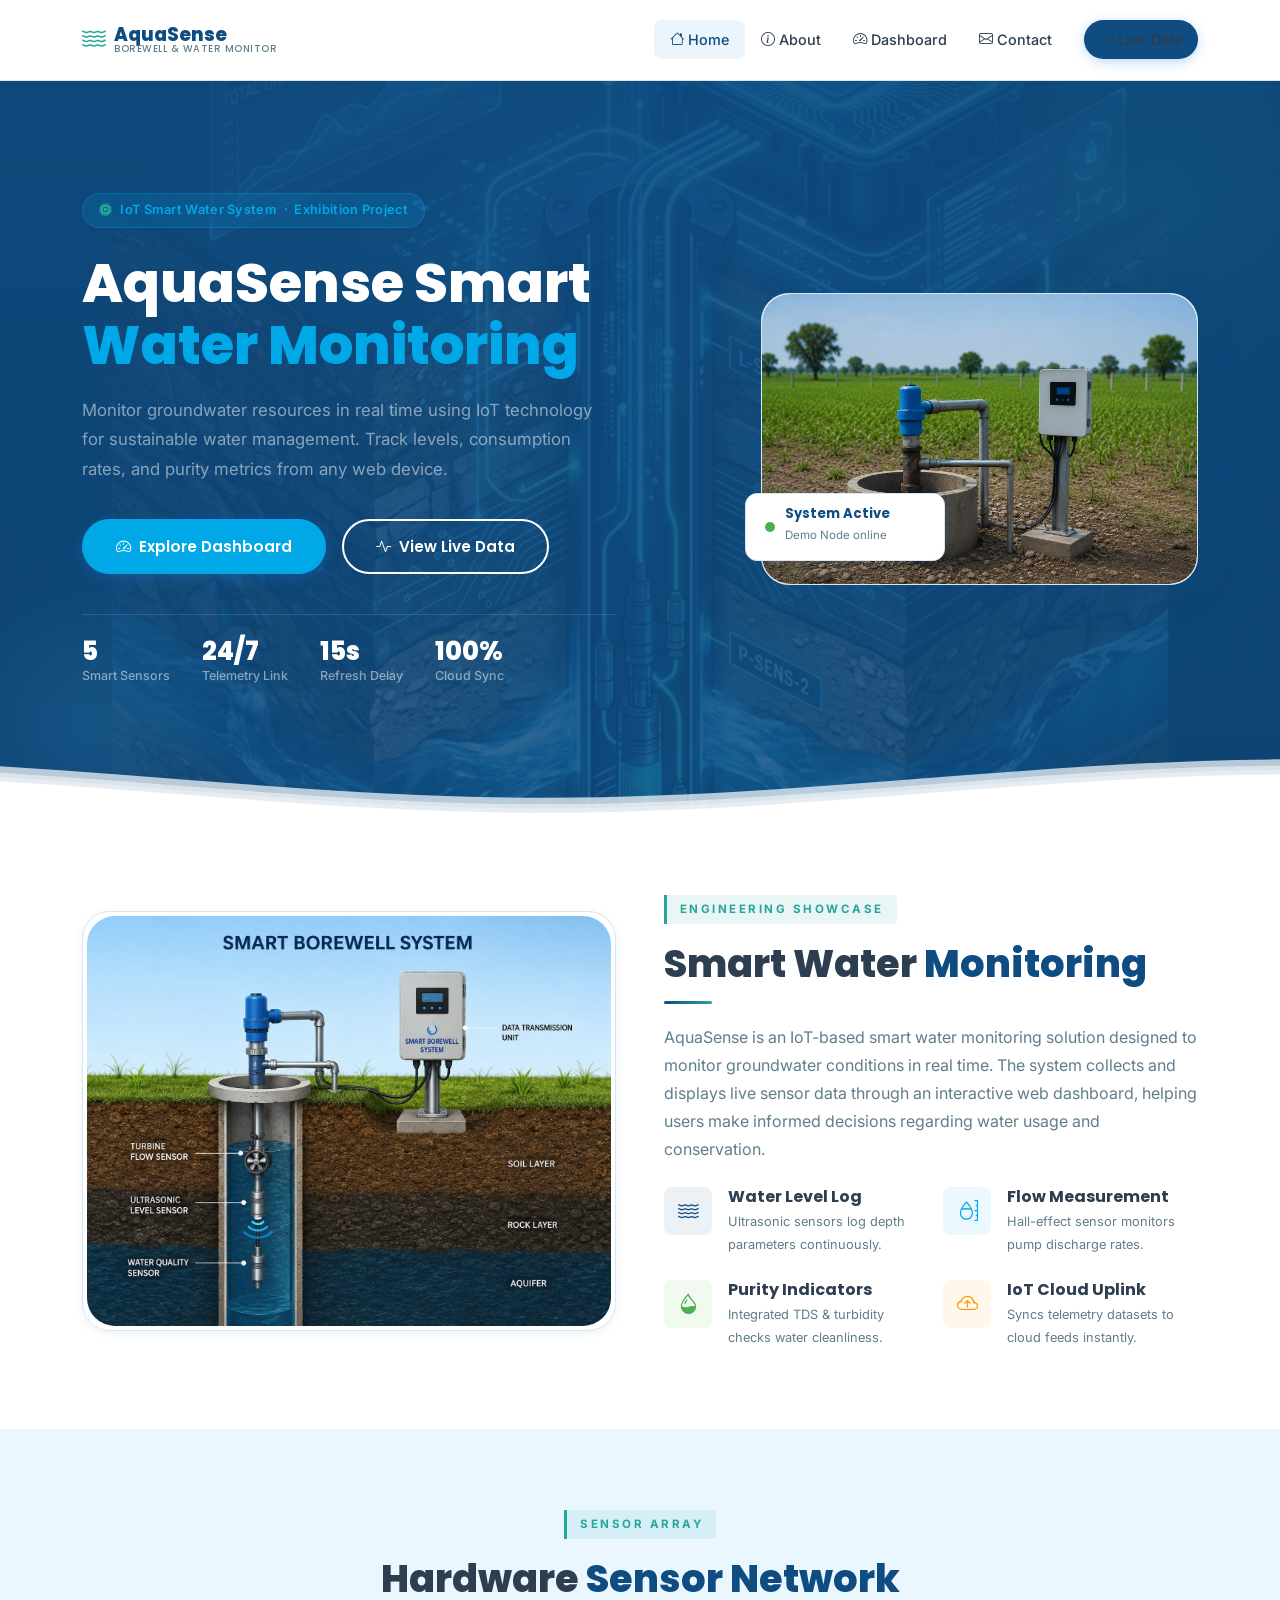
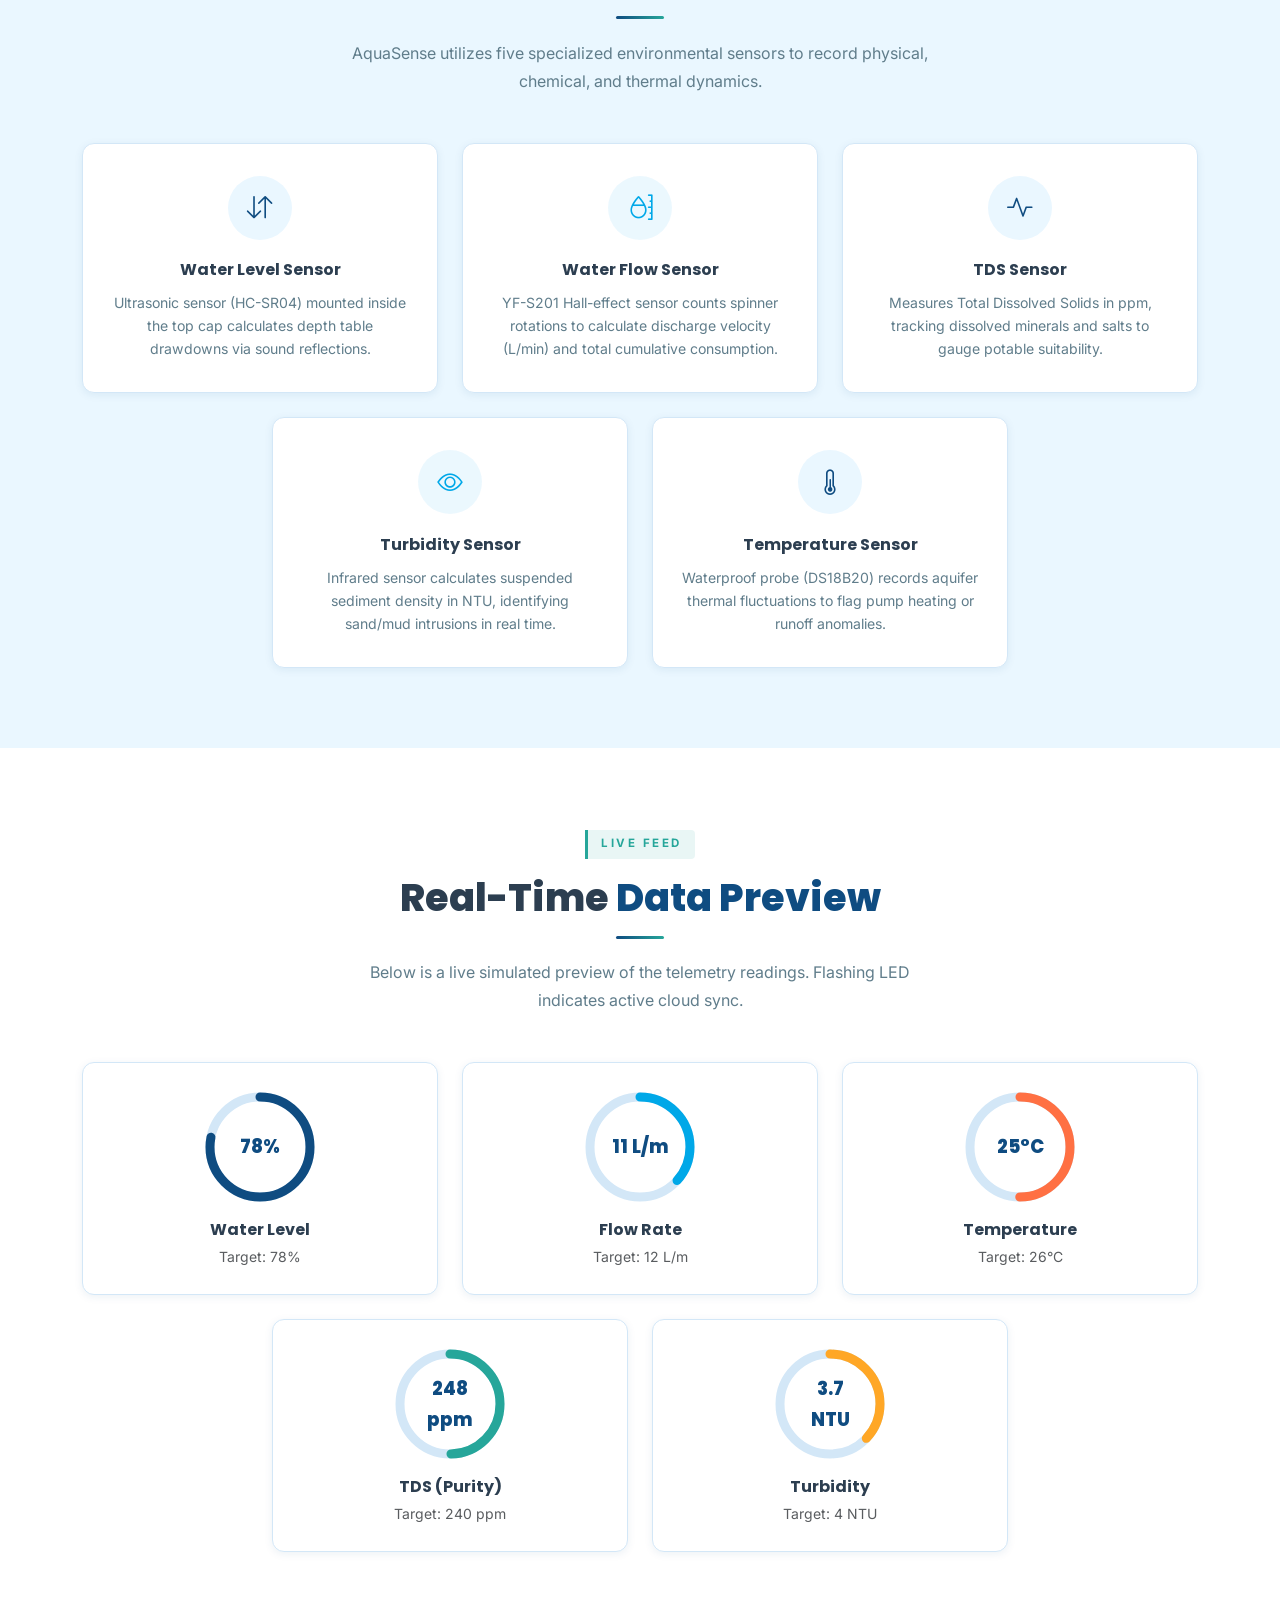
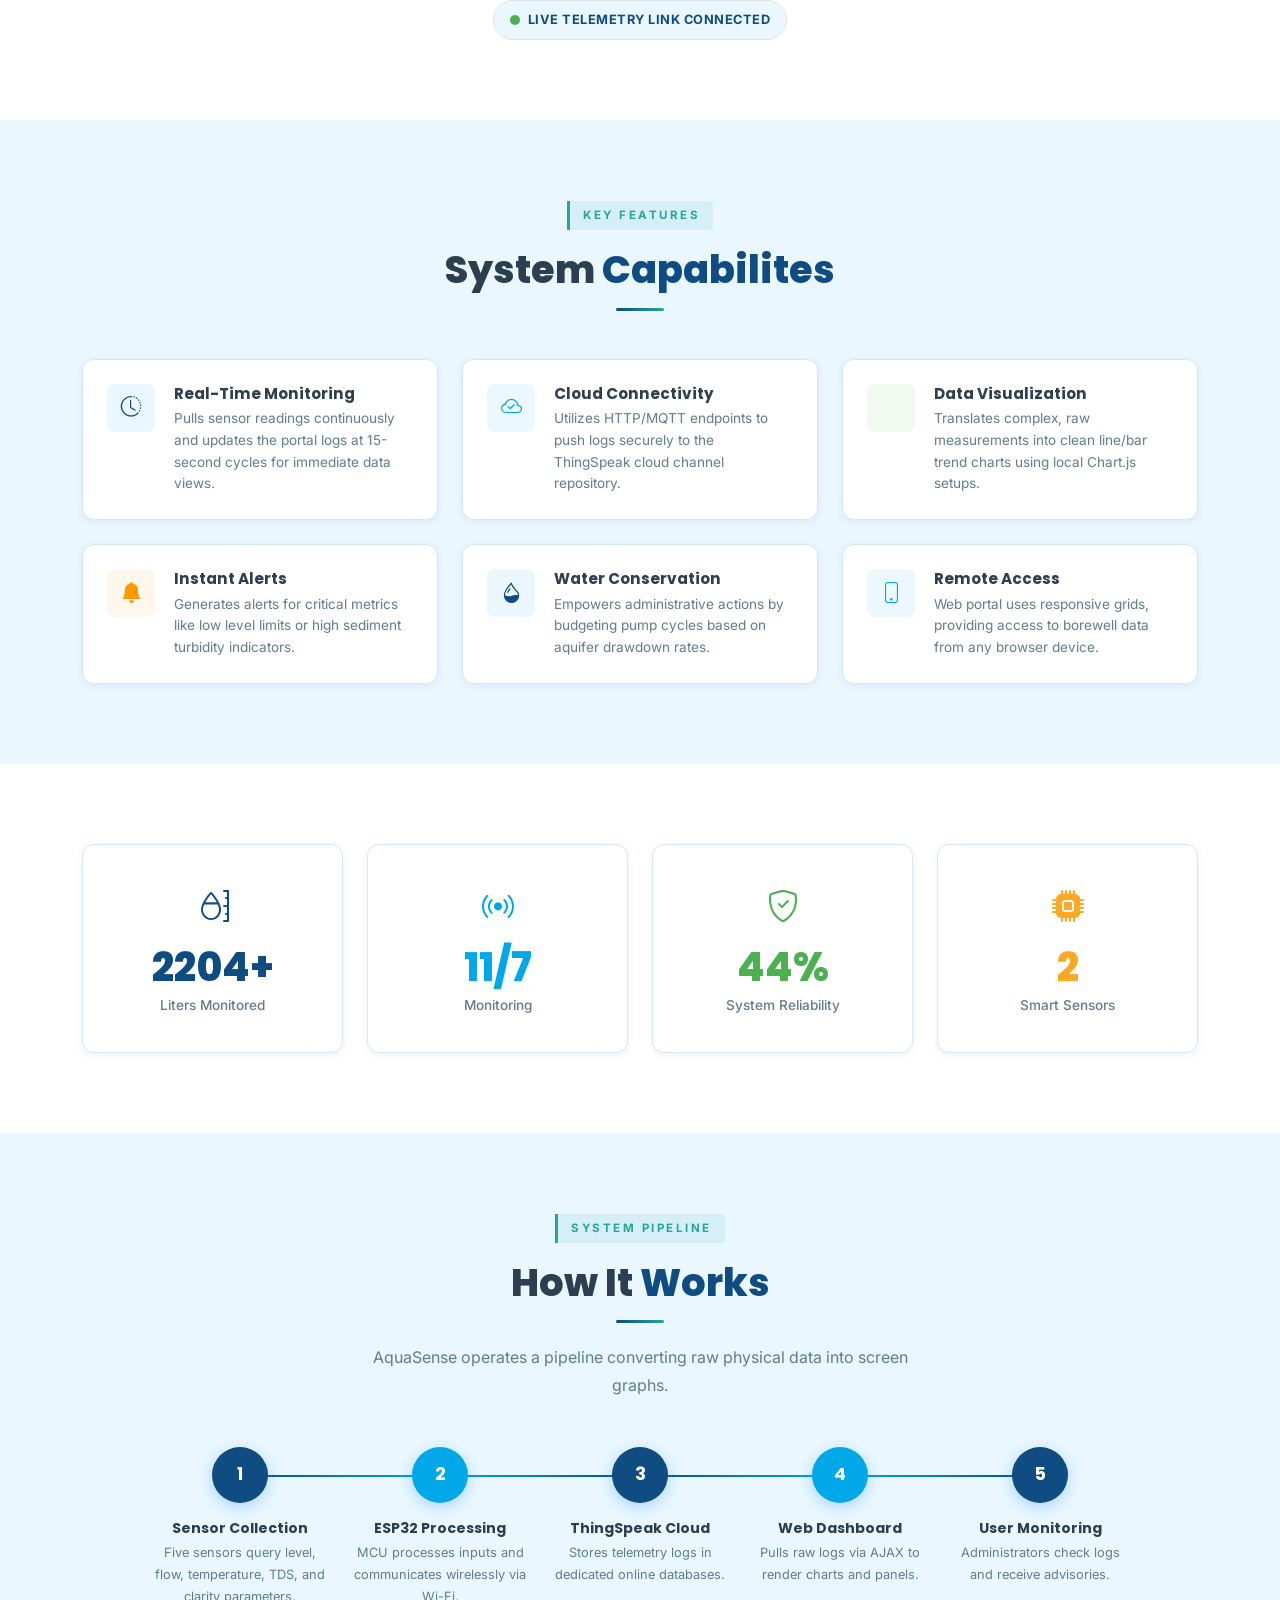
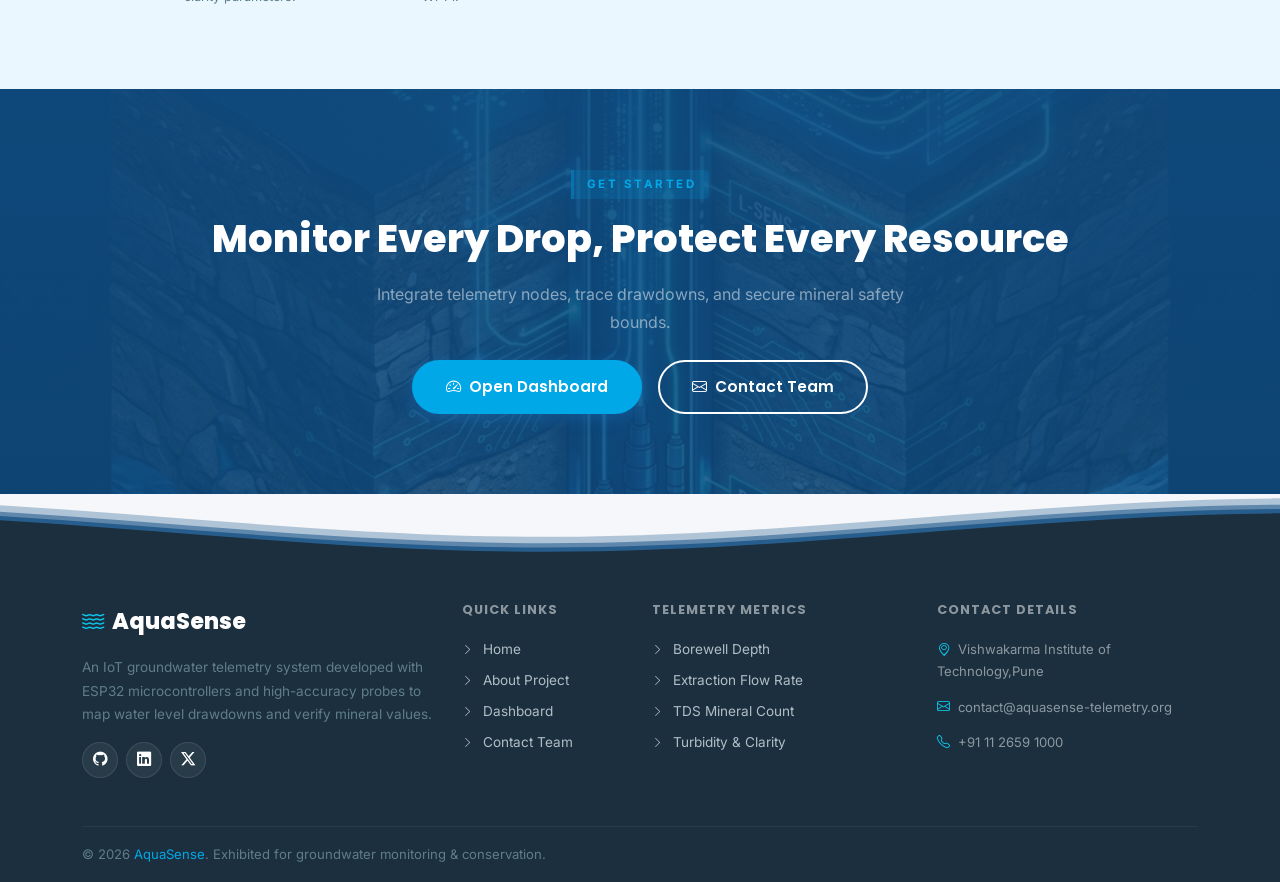
==== commit f8bc2f07: "Initial website upload" ====
--- a/index.html
+++ b/index.html
@@ -115,7 +115,7 @@
       <div class="col-lg-6 col-xl-5 offset-xl-1 d-none d-lg-block" data-aos="fade-left">
         <div class="hero-img-wrap">
           <div class="hero-image-card">
-            <img src="images/image.png" alt="AquaSense Smart Borewell System Layout"/>
+            <img src="images/image1.png" alt="AquaSense Smart Borewell System Layout"/>
           </div>
           <div class="hero-image-badge" style="background: #ffffff; color: var(--text);">
             <div class="badge-dot"></div>
